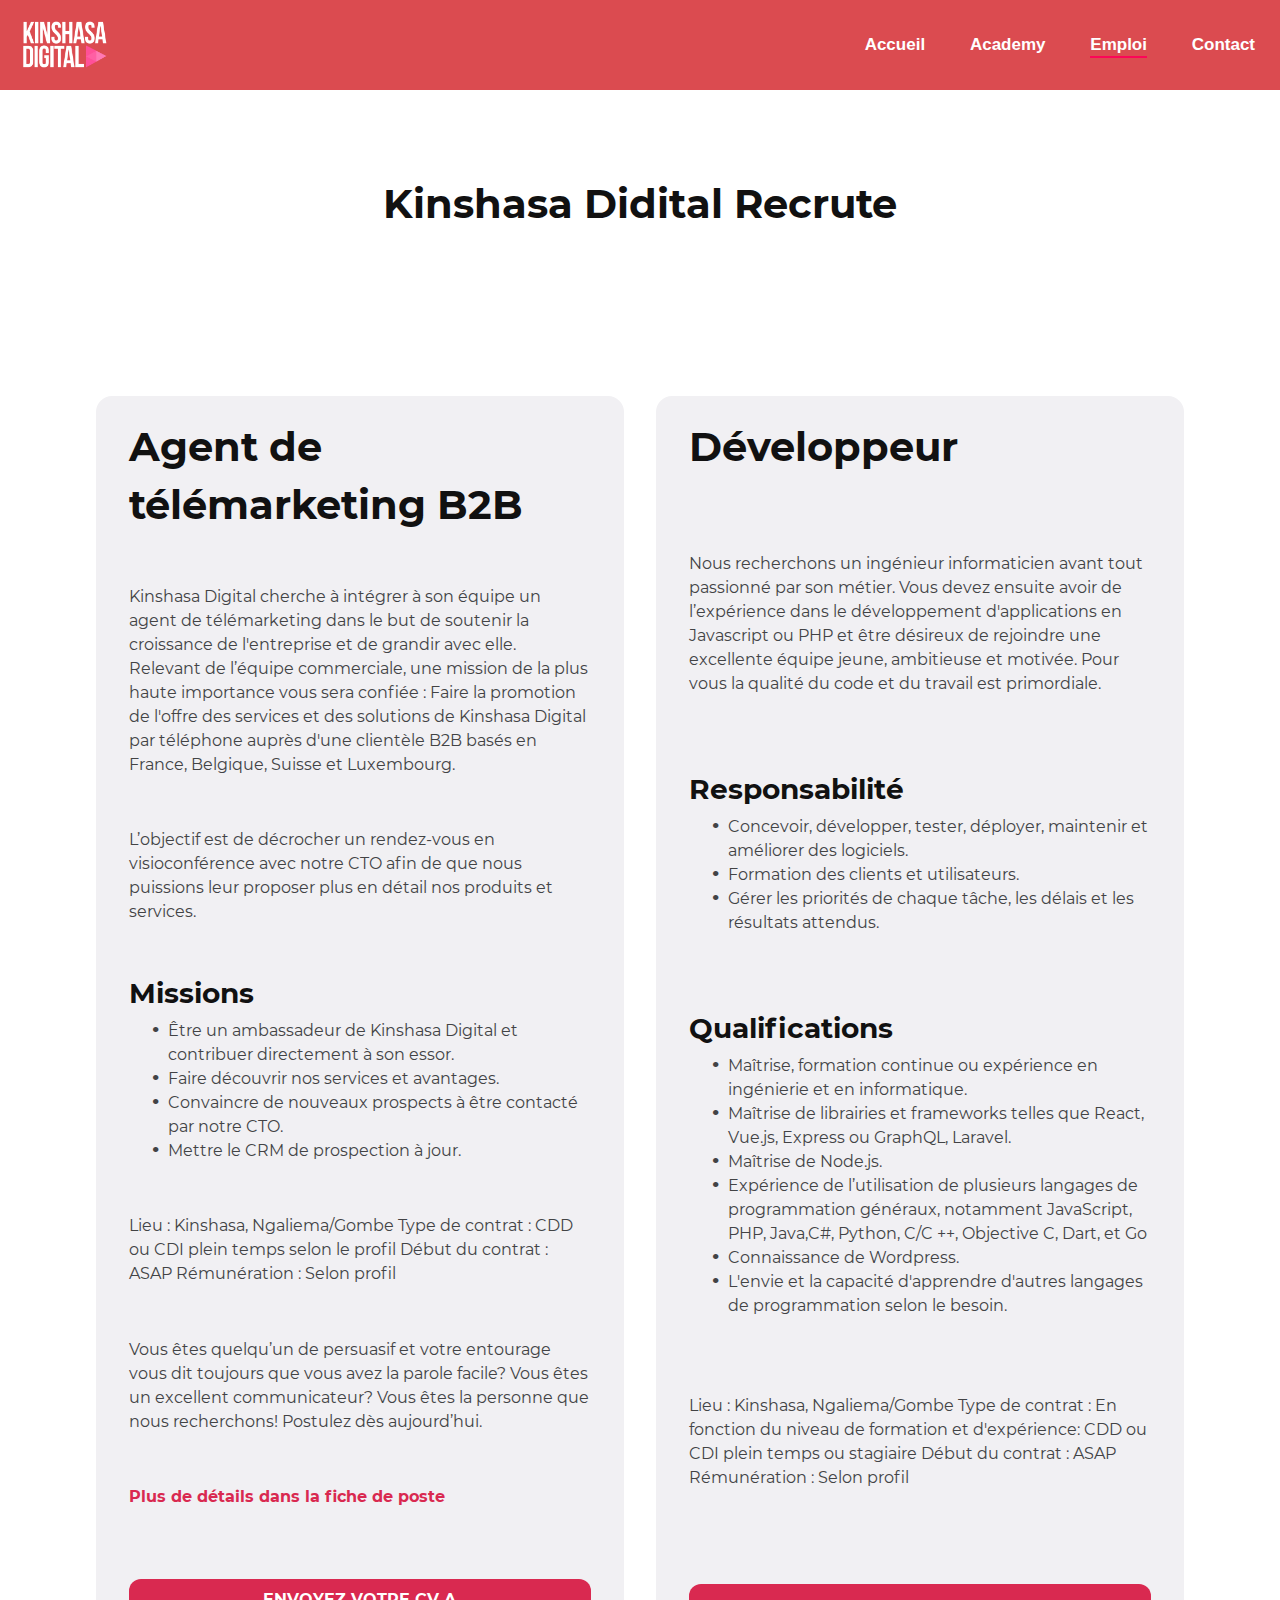
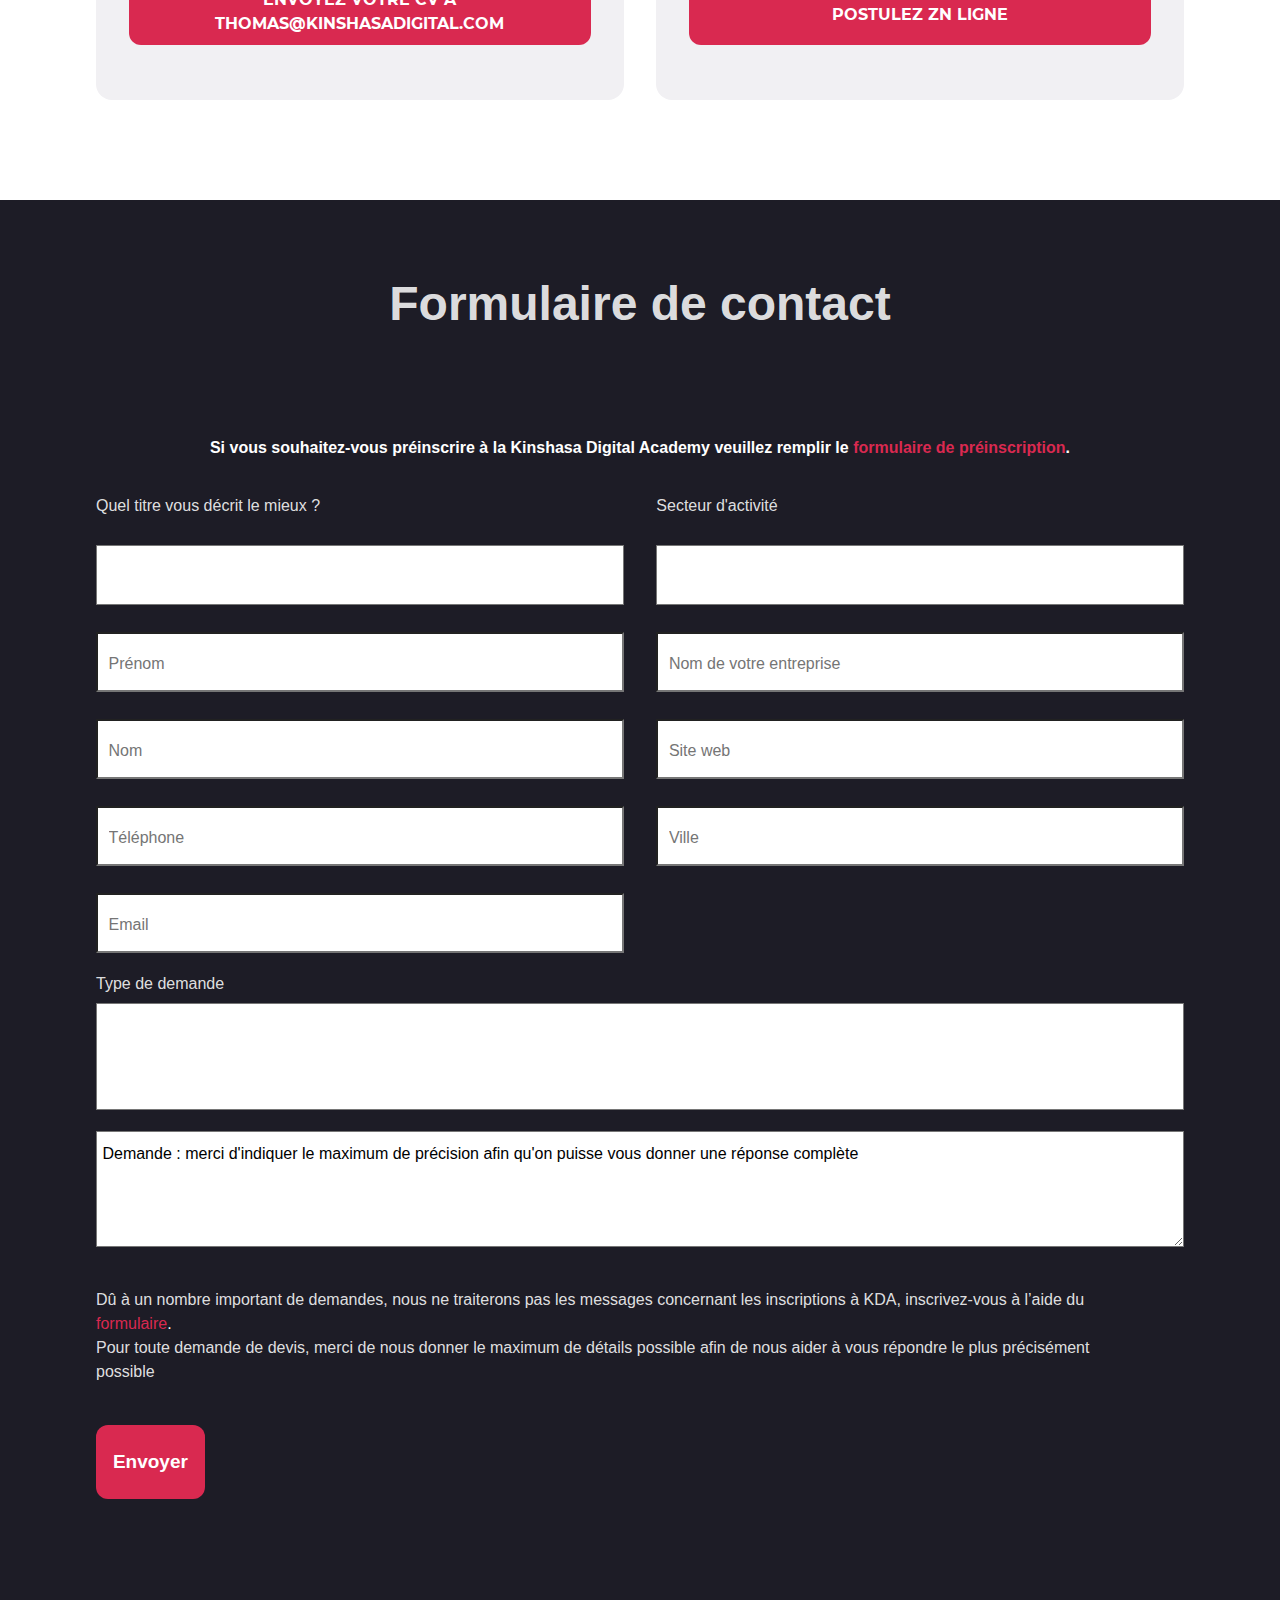
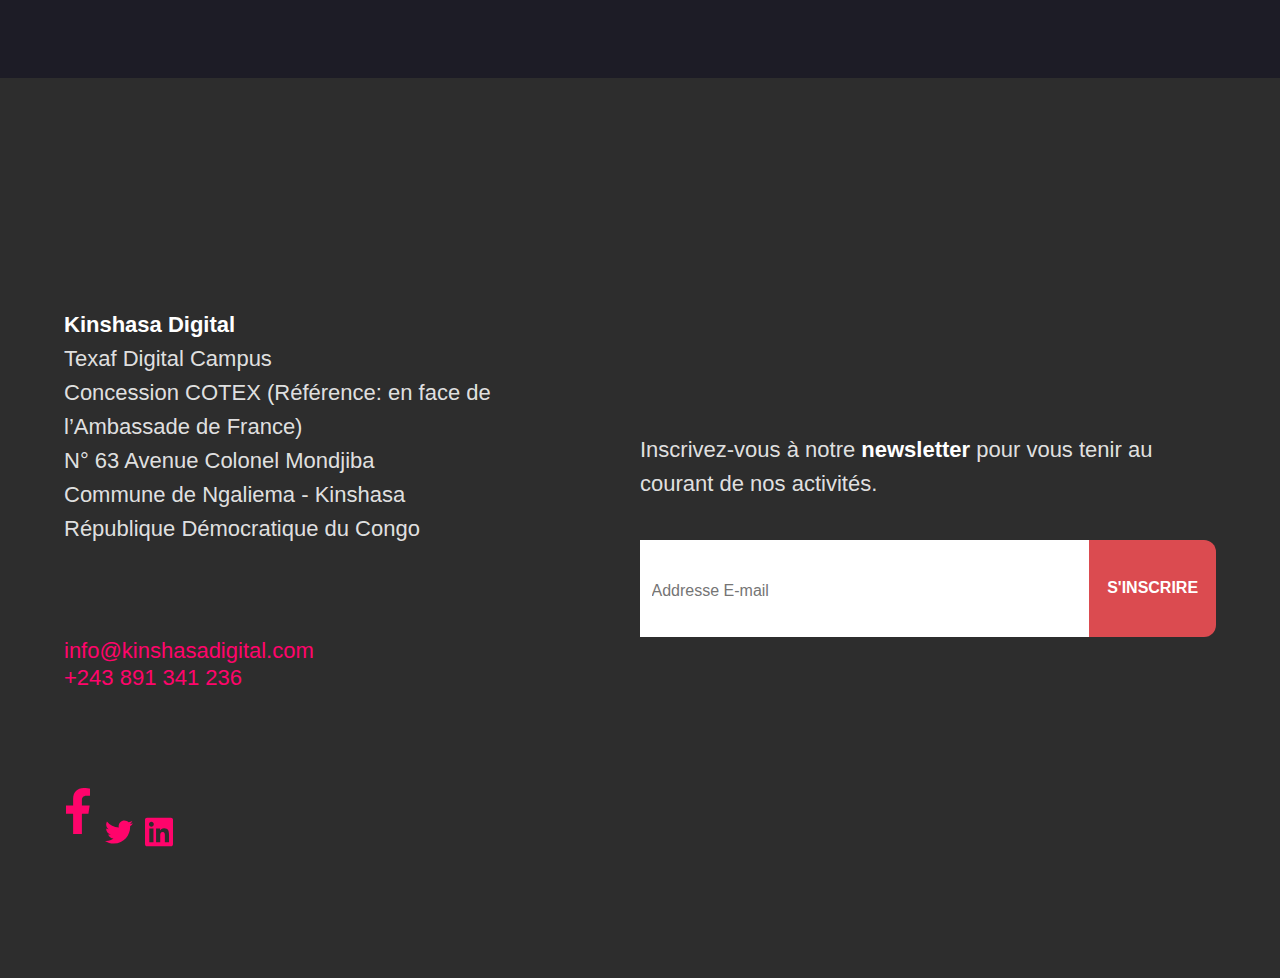
==== html/emploi.html @ 7bde2315 "le rajout de la page emplois" ====
<!DOCTYPE html>
<html lang="en">
<head>
    <meta charset="UTF-8">
    <meta http-equiv="X-UA-Compatible" content="IE=edge">
    <meta name="viewport" content="width=device-width, initial-scale=1.0">
    <title>KDA Emploi</title>
    <link rel="shortcut icon" href="../file/images/images/favicon-32x32.png" type="image/x-icon">
    <link rel="stylesheet" href="../css/style.css">
    <link rel="stylesheet" href="../css/sectionJetK.css">
    <link rel="stylesheet" href="../css/sectionL.css">
    <link rel="stylesheet" href="../css/emplois.css">
</head>
<body>

    <div class="container">

        <div id="topHeader">
            <div class="image">
                <img src="../file/images/images/logo_white.png" width="99" height="60"  alt="logo KDA" id="Logo">
            </div>
            <nav id="navigation">
                <ul id="orderNavigation">
                    <li>  <a href="../index.html" >Accueil</a></li>
                    <li>  <a href="">Academy</a></li>
                    <li>  <a href="./emploi.html" class="activeTag">Emploi</a></li>
                    <li>  <a href="">Contact</a></li>
                </ul>
            </nav>
        </div>

    </div>






    <main>

        <h1 id="TitreDelaPageEmploi">Kinshasa Didital Recrute</h1>

        <div>
            <section id="AgentTeleMark">
                <h2 class="titreDeSectionEmploi">
                    Agent de <span>télémarketing B2B</span>
                </h2>
    
                <p>Kinshasa Digital cherche à intégrer à son équipe un agent de télémarketing dans le but de soutenir la croissance de l'entreprise et de grandir avec elle. Relevant de l’équipe commerciale, une mission de la plus haute importance vous sera confiée : Faire la promotion de l'offre des services et des solutions de Kinshasa Digital par téléphone auprès d'une clientèle B2B basés en France, Belgique, Suisse et Luxembourg.</p>
                <p>L’objectif est de décrocher un rendez-vous en visioconférence avec notre CTO afin de que nous puissions leur proposer plus en détail nos produits et services.</p>
            
    
                <article class="articlesEmploi">
                    <h3>Missions</h3>
                    <ul>
                        <li><span>.</span>  Être un ambassadeur de Kinshasa Digital et contribuer directement à son essor.</li>
                        <li><span>.</span>  Faire découvrir nos services et avantages.</li>
                        <li><span>.</span>  Convaincre de nouveaux prospects à être contacté par notre CTO.</li>
                        <li><span>.</span>  Mettre le CRM de prospection à jour.</li>
                    </ul>
                </article>
    
                <p>
                    <span>Lieu : Kinshasa, Ngaliema/Gombe</span>
                    <span>Type de contrat : CDD ou CDI plein temps selon le profil</span>
                    <span>Début du contrat : ASAP</span>
                    <span>Rémunération : Selon profil</span>
                </p>
                <p>
                    Vous êtes quelqu’un de persuasif et votre entourage vous dit toujours que vous avez la parole facile? Vous êtes un excellent communicateur? Vous êtes la personne que nous recherchons! Postulez dès aujourd’hui.
    
                </p>
    
                <p><a href="">Plus de détails dans la fiche de poste            </a></p>
            
                <div class="btnPO">
                    <a href="">ENVOYEZ VOTRE CV A <span>THOMAS@KINSHASADIGITAL.COM</span></a>
                </div>
            
            
            </section>
    
    
            <section id="Developpeur">
                <h2 class="titreDeSectionEmploi">
                    Développeur
                </h2>
    
                <p>
                    Nous recherchons un ingénieur informaticien avant tout passionné par son métier. Vous devez ensuite avoir de l’expérience dans le développement d'applications en Javascript ou PHP et être désireux de rejoindre une excellente équipe jeune, ambitieuse et motivée. Pour vous la qualité du code et du travail est primordiale.
                </p>
            
    
                <article class="articlesEmploi">
    
                    <h3>Responsabilité</h3>
                    <ul>
                        <li><span>.</span>  Concevoir, développer, tester, déployer, maintenir et améliorer des logiciels.</li>
                        <li><span>.</span>  Formation des clients et utilisateurs.</li>
                        <li><span>.</span>  Gérer les priorités de chaque tâche, les délais et les résultats attendus.</li>
                       
                    </ul>
                </article>
    
    
                <article class="articlesEmploi">
    
                    <h3>Qualifications</h3>
                    <ul>
                        <li><span>.</span>  Maîtrise, formation continue ou expérience en ingénierie et en informatique.</li>
                        <li><span>.</span>  Maîtrise de librairies et frameworks telles que React, Vue.js, Express ou GraphQL, Laravel.</li>
                        <li><span>.</span>  Maîtrise de Node.js.</li>
                        <li><span>.</span>  Expérience de l’utilisation de plusieurs langages de programmation généraux, notamment JavaScript, PHP, Java,C#, Python, C/C ++, Objective C, Dart, et Go</li>
                        <li><span>.</span>  Connaissance de Wordpress.</li>
                        <li><span>.</span>  L'envie et la capacité d'apprendre d'autres langages de programmation selon le besoin.</li>
                       
                    </ul>
                </article>
    
                <p>
                    <span>Lieu : Kinshasa, Ngaliema/Gombe</span>
                    <span>Type de contrat : En fonction du niveau de formation et</span>
                    <span>d'expérience: CDD ou CDI plein temps ou stagiaire</span>
                    <span>Début du contrat : ASAP</span>
                    <span>Rémunération : Selon profil</span>
                </p>
                
    
                <div class="btnPO1">
                    <a href="">POSTULEZ ZN LIGNE</a>
                </div>
            
            
            </section>
    
        </div>

    </main>












    <footer>



        <section id="formulaireDeContact">

            <form action="">
             <div id="titreFormulaire"><h2>Formulaire de contact</h2></div>
             <div id="lienPreInsciption">Si vous souhaitez-vous préinscrire à la Kinshasa Digital Academy veuillez remplir le <a href="">formulaire de préinscription</a>.</div>
             <div id="allForm">
                 <div id="allFormFirstPart">
                    <div id="titreDescription"> 
                        <h5>Quel titre vous décrit le mieux ?</h5>
                        <div>
                            <select>
                                <option value=" ">    </option>
                            </select>
                        </div>
                        <div> <input type="text" name="Prenom" id="Prenom" placeholder="Prénom"> </div>
                        <div> <input type="text" name="Nom" id="Nom" placeholder="Nom"> </div>
                        <div><input type="tel" name="tel" id="tel" placeholder="Téléphone"></div>
                        <div><input type="email" name="emaiL" id="emaiL" placeholder="Email"></div>
                    </div>
                    <div id="secteurActivite">
                        <h5>Secteur d'activité</h5>
                        <div>
                            <select>
                                <option value="">  </option>
                            </select>
                        </div>
                        <div> <input type="text" name="entreprise" id="entreprise" placeholder="Nom de votre entreprise"> </div>
                        <div> <input type="text" name="siteWeb" id="siteWeb" placeholder="Site web"> </div>
                        <div><input type="tel" name="ville" id="ville" placeholder="Ville"></div>
                        <div><input type="tel" name="ville" id="noneDisplay" placeholder="Ville"></div>
                    </div>
                 </div>
                 <div id="typeDemande">
                     <h5>Type de demande</h5>
                     <div id="optionActivity">
                         <select  id="selectSecteurActivity">
                             <option value="">  </option>
                         </select>
                     </div>
                     
                     <div id="idDeDemande"> <textarea name="demande" id="demande" cols="30" rows="50">Demande : merci d'indiquer le maximum de précision afin qu'on puisse vous donner une réponse complète</textarea> </div>
                 </div>
                 <div id="detailsForm">
                     <p>Dû à un nombre important de demandes, nous ne traiterons pas les messages concernant les inscriptions à KDA, inscrivez-vous à l’aide du <a href=""><span>formulaire</span>.</a></p>
                     <p>Pour toute demande de devis, merci de nous donner le maximum de détails possible afin de nous aider à vous répondre le plus précisément <span>possible</span></p>
                 </div>
                 <div id="buttonForm"><button type="submit">Envoyer</button></div>
             </div>
            </form>
         </section>
         <section id="addressOnFooter">
             <div>
                <address>
                    <div>
                        <p><strong>Kinshasa Digital</strong></p>
                        <p>Texaf Digital Campus</p>
                        <p>Concession COTEX (Référence: en face de l’Ambassade de France)</p>
                        <p>N° 63 Avenue Colonel Mondjiba</p>
                        <p>Commune de Ngaliema - Kinshasa</p>
                        <p>République Démocratique du Congo </p>
                    </div>
                    <div id="lienEtPhone">
                        <a href="">info@kinshasadigital.com</a>
                        <a href="tel:+243 891 341 236">+243 891 341 236</a>
                   </div>
                    <div id="mediasSociaux">
                        <a href=""><img id="imgSvgFB" src="../files/images/facebook-f-brands.svg" alt="Facebook"></a>
                        <a href=""><img src="../files/images/twitter-brands.svg" alt="twitter"></a>
                        <a href=""><img src="../files/images/linkedin-brands.svg" alt="LinkeDin"></a>
                    </div>
                </address>

                <form action="" id="inscription">
                   <p>Inscrivez-vous à notre <strong>newsletter</strong> pour vous tenir au courant de nos activités.</p>
                   <div id="inputButtonNwesLetter">
                       <input type="email" name="newsEmail" id="newsEmail" placeholder="Addresse E-mail">
                       <button type="submit" id="submit2">S'INSCRIRE</button>
                   </div>
             </div>
             </form>
            
         </section>

    </footer>
</body>
</html>
---- css/style.css ----
*{
    padding: 0;
    margin: 0;
    box-sizing: 0;

}

body{
    width: 100vw;
    height: auto;
    overflow-x: hidden;
    
}

.container{
    width: 100%;
    height: auto;
}

#topHeader{
    width: 100%;
    height: 90px;
    background-color: #db4b50;
    position: fixed;
    z-index: 50000;
    /*#ef0049*/
    display: flex;
    justify-content: space-between;
    align-items: center;
    padding-left: 1.6%;
    padding-right: 50%;
}

.image{
    width: 90px;
    height: 50px;
    display: flex;
    align-items: center;
    position: relative;
}

nav#navigation{
    margin-right: 1.8%;
    width: 34%;
    height: 100%;
    display: flex;
    align-items: center;
}

ul#orderNavigation{
    width: 100%;
    height: 50%;
    display: flex;
    justify-content: space-around;
    align-items: center;
}
li{
    list-style: none;
}
a{
    text-decoration: none;
}



ul#orderNavigation > li > a{
    font-weight: 600;
    color: #ffffff;
    font-size: 17px;
    position: relative;
    transition: width 5s ease-out;
    font-family: -apple-system, BlinkMacSystemFont, 'Segoe UI', Roboto, Oxygen, Ubuntu, Cantarell, 'Open Sans', 'Helvetica Neue', sans-serif;
} 

a.activeTag::after{
    position: absolute;
    bottom: -20%;
    left: 0;
    content: "";
    width: 100%;
    border-bottom: 2.5px solid #fc0658;
   
}


ul#orderNavigation > li >a:hover::after{
    position: absolute;
    bottom: -15%;
    left: 0;
    content: "";
    width: 100%;
    border-bottom: 2.5px solid #fc0658;
    
   
}




header{
    width: 100%;
    height: 135vh;
    background-image: url("/files/images/hero-background.jpg");
    background-size: cover;
    background-position: bottom;
    display: flex;
    align-items: center;
    justify-content: center;
    flex-wrap: wrap;

    

}

section#headerCenter{
    margin-top: 10%;
    width: 80%;
    height: 53%;
    display: flex;
    flex-direction: column;
    align-items: center;
}

#devQualifies{
    width: 100%;
    height: 65%;
    display: flex;
    flex-direction: column;
    align-items: center;
    justify-content: center;
    flex-wrap: wrap;

}

#headerForm{
    width: 50%;
    height: 35%;
    display: flex;
    flex-direction: column;
    align-items: center;
    justify-content: center;
}

h1#devQualifA{
    margin-top: -7%;
    width: 100%;
    height: 100%;
    display: flex;
    flex-direction: column;
    align-items: center;
    justify-content: center;
    flex-wrap: wrap;
    font-size: 80px;
    font-weight: bold;
    color: #ffffff;
    font-family: -apple-system, BlinkMacSystemFont, 'Segoe UI', Roboto, Oxygen, Ubuntu, Cantarell, 'Open Sans', 'Helvetica Neue', sans-serif;
}

#span3{
    color: yellow;
}

#PlanEtDemande{
    margin-top: -12.5%;
    width: 100%;
    height: 60%;
    display: flex;
    justify-content: space-around;
    align-items: center;
}

#PlanEtDemande > li {
    width: 47%;
    height: 65%;
    background-color: #ffffff;
    border-radius: 16px;
    display: flex;
    align-items: center;
    justify-content: center;
    font-family: -apple-system, BlinkMacSystemFont, 'Segoe UI', Roboto, Oxygen, Ubuntu, Cantarell, 'Open Sans', 'Helvetica Neue', sans-serif;
    font-size: 20px;
    font-weight: 800;
    
}

#PlanEtDemande > li > a {
    width: 100%;
    height: 100%;
    color: #da2259 ;
    display: flex;
    justify-content: center;
    align-items: center;
}

#PlanEtDemande > li:hover{
    background-color: #da2259;
    border: 2px solid #ffffff;
   
}

#PlanEtDemande > li > a:hover{
    color: #ffffff;
    
}



#phraseJointe{
    width: 130%;
    height: 25%;
    font-family: -apple-system, BlinkMacSystemFont, 'Segoe UI', Roboto, Oxygen, Ubuntu, Cantarell, 'Open Sans', 'Helvetica Neue', sans-serif;
    color: #ffffff;
    text-align: center;
    font-size: 17px;
}

aside#technoKDA{
    margin-top: -17%;
    height: 8%;
    width: 90%;
    display: flex;
}

aside#technoKDA >  ul {
    height: 100%;
    width: 100%;
    display: flex;
    justify-content: space-between;
    align-items: center;
}

aside#technoKDA >  ul > li {
    width: 10%;
    height: 100%;
    display: flex;
    justify-content: center;
    align-items: center;
}

aside#technoKDA >  ul > li > img{
    width: 35%;
    height: 50%;
    opacity: .5;
}
---- css/sectionJetK.css ----
#soutiens{
    width: 100%;
    height: 150vh;
    background-color: #ffffff;
    display: flex;
    flex-direction: column;
    justify-content: center;
    align-items: center;

}

#titreSoutien{
    height: auto;
    width: auto;
}

#titreSoutien > h2{
    margin-top: -45%;
    font-size: 40px;
    line-height: 48px;
    color: #424345;
    font-family: -apple-system, BlinkMacSystemFont, 'Segoe UI', Roboto, Oxygen, Ubuntu, Cantarell, 'Open Sans', 'Helvetica Neue', sans-serif;
    font-weight: 700;
}

#personSoutenant{
    margin-top: -5%;
    width: 85%;
    height: 30%;
    display: flex;
    justify-content: space-between;
}

#personSoutenant > figure {
    width: 23%;
    height: 100%;
    display: flex;
    flex-direction: column;
    justify-content: center;

}

#personSoutenant > figure > img {
    border-radius: 16px;
    margin-bottom: 5%;
}

#personSoutenant > figure > figcaption {
   
    color: #424345;
    font-weight: 400;
    font-size: 16px;
    line-height: 24px;
    font-family: -apple-system, BlinkMacSystemFont, 'Segoe UI', Roboto, Oxygen, Ubuntu, Cantarell, 'Open Sans', 'Helvetica Neue', sans-serif;
}

#personSoutenant > figure > figcaption > span {
    font-weight: 700;
}


#twitComment{
    margin-bottom: -14%;
    width: 85%;
    height: 45%;
    display: flex;
    justify-content: space-between;
   
}

#twitComment > article {
    width: 23%;
    height: auto;
    
}



footer {
    width: 100%;
    height: auto;
    display: flex;
    flex-direction: column;

}

section#formulaireDeContact{
    width: 100%;
    height: 150vh;
    background-color: #1d1c26;
    display: flex;
    flex-direction: column;
    align-items: center;
    padding-bottom: 10%;
}

section#formulaireDeContact > form {
    margin-top: 5%;
    width: 85%;
    height: 85%;
    display: flex;
    flex-direction: column;
    justify-content: space-between;
    align-items: center;
    position: relative;

}

#titreFormulaire{
    width: auto;
    height: auto;
    position: absolute;
    top: 1%;
}

#titreFormulaire > h2 {
    font-size: 48px;
    line-height: 58px;
    font-weight: 700;
    color: rgba(255, 255, 255, 0.87);
    font-family: -apple-system, BlinkMacSystemFont, 'Segoe UI', Roboto, Oxygen, Ubuntu, Cantarell, 'Open Sans', 'Helvetica Neue', sans-serif;
}

#lienPreInsciption{
    width: auto;
    height: auto;
    position: absolute;
    top: 15%;
    font-size: 16px;
    line-height: 24px;
    font-weight: 700;
    color: rgba(255, 255, 255);
    font-family: -apple-system, BlinkMacSystemFont, 'Segoe UI', Roboto, Oxygen, Ubuntu, Cantarell, 'Open Sans', 'Helvetica Neue', sans-serif;

}

#lienPreInsciption > a {
    color: #d92950;
    font-size: 16px;
    line-height: 24px;
    font-weight: 700;
    font-family: -apple-system, BlinkMacSystemFont, 'Segoe UI', Roboto, Oxygen, Ubuntu, Cantarell, 'Open Sans', 'Helvetica Neue', sans-serif;

}

#allForm{
    width: 100%;
    height: 80%;
    position: absolute;
    top: 20%;
    display: flex;
    flex-direction: column;
    justify-content: space-between;
}

#allForm > #allFormFirstPart{
    width: 100%;
    height: 50%;
    display: flex ;
    justify-content: space-between;
}

#allForm > #allFormFirstPart > div {
    width: 48.5%;
    height: 100%;
    display: flex;
    flex-direction: column;
    justify-content: space-between;
}

#allForm > #allFormFirstPart > div > div {
 
    width: 100%;
    height: 13%;
}


#allForm > #allFormFirstPart > div > div > input,
#allForm > #allFormFirstPart > div > div > select {
    
    -webkit-appearance: none;
    background-color: #ffffff;
    width: 100%;
    height: 100%;
    box-sizing: border-box;
    font-size: 16px;
    line-height: 24px;
    font-weight: 400;
    color: rgba#495057;
    padding-left: 2%;
    padding-top: .8%;
    font-family: -apple-system, BlinkMacSystemFont, 'Segoe UI', Roboto, Oxygen, Ubuntu, Cantarell, 'Open Sans', 'Helvetica Neue', sans-serif;
}
#allForm > #allFormFirstPart > div > div > select > option{
    
    appearance: none;
    
}

#allForm > div > div > h5 {
    font-size: 16px;
    line-height: 24px;
    font-weight: 400;
    color: rgba(255, 255, 255, 0.87);
    font-family: -apple-system, BlinkMacSystemFont, 'Segoe UI', Roboto, Oxygen, Ubuntu, Cantarell, 'Open Sans', 'Helvetica Neue', sans-serif;
}

#noneDisplay{
    display: none;
}


#typeDemande{
    width: 100%;
    height: 30%;
    display: flex ;
    flex-direction: column;
    margin-top: -2%;
}




#typeDemande > h5 {
    margin-bottom: 0.65%;
    font-size: 16px;
    line-height: 24px;
    font-weight: 400;
    color: rgba(255, 255, 255, 0.87);
    font-family: -apple-system, BlinkMacSystemFont, 'Segoe UI', Roboto, Oxygen, Ubuntu, Cantarell, 'Open Sans', 'Helvetica Neue', sans-serif;
}



#typeDemande > #optionActivity{
    width: 100%;
    height: 40% !important;
    display: flex;
    flex-direction: column;
    justify-content: space-between;
}

#typeDemande > #idDeDemande  {
    margin-top: 2%;
    width: 100%;
    height: 42%;
    display: flex;
    flex-direction: column;
    justify-content: space-between;
}




#typeDemande >div > textarea,
#typeDemande >div > select {
    -webkit-appearance: none;
    background-color: #ffffff;
    width: 100%;
    height: 100%;
    box-sizing: border-box;
    font-size: 16px;
    line-height: 24px;
    font-weight: 400;
    color: rgba#495057;
    padding-left: .5%;
    padding-top: .9%;
    font-family: -apple-system, BlinkMacSystemFont, 'Segoe UI', Roboto, Oxygen, Ubuntu, Cantarell, 'Open Sans', 'Helvetica Neue', sans-serif;

}

#typeDemande >div >h5 {
    font-size: 16px;
    line-height: 24px;
    font-weight: 400;
    color: rgba(255, 255, 255, 0.87);
    font-family: -apple-system, BlinkMacSystemFont, 'Segoe UI', Roboto, Oxygen, Ubuntu, Cantarell, 'Open Sans', 'Helvetica Neue', sans-serif;
}

#noneDisplay{
    display: none;
}


#idDeDemande{
    height: 170%;
}

select#demande{
    height: 90% !important;
}


#detailsForm{
    width: auto;
    height: auto;
    display: flex;
    flex-direction: column;
    font-size: 16px;
    line-height: 24px;
    font-weight: 400;
    color: rgba(255, 255, 255, 0.87);
    font-family: -apple-system, BlinkMacSystemFont, 'Segoe UI', Roboto, Oxygen, Ubuntu, Cantarell, 'Open Sans', 'Helvetica Neue', sans-serif;

}

#detailsForm > p {
    display: flex;
    flex-direction: column;
    width: auto;
}

#detailsForm > p > a {
    color: #ffffff;
    width: 6.8%;
    position: relative;
}

#detailsForm > p > a > span {
    width: 100%;
    color: #d92950;
    position: relative;
}

#detailsForm > p > a::after {
    position: absolute;
    bottom: -20%;
    left: 0;
    content: "";
    width: 100%;
    border-bottom: 2.5px solid #d92950;
    display: none;
}


#detailsForm > p > a:hover::after {
    display: block;
    position: absolute;
    bottom: -20%;
    left: 0;
    content: "";
    width: 100%;
    border-bottom: 2.5px solid #d92950;
}

#buttonForm{
    margin-bottom: -8%;
    width: 10%;
    height: 8%;
    border-style: none;

}

#buttonForm > button{
    appearance: none;
    width: 100%;
    height: 100%;
    background-color: #d92950;
    border-style: none;
    border-radius: 12px;
    font-size: 19px;
    line-height: 24px;
    font-weight: 700;
    color: #ffffff;
    font-family: -apple-system, BlinkMacSystemFont, 'Segoe UI', Roboto, Oxygen, Ubuntu, Cantarell, 'Open Sans', 'Helvetica Neue', sans-serif;
}

#buttonForm > button:hover{
    background-color: #1d1c26;
    border: 2px solid #d92950;
}
---- css/sectionL.css ----
#addressOnFooter{
    width: 100%;
    height: 100vh;
    background-color: #2d2d2d;
    display: flex;
    justify-content: center;
    align-items: center;
    
}

#addressOnFooter > div {
    width: 90%;
    height: 90%;
    display: flex;
    justify-content: space-between;
    align-items: flex-end;
}
address{
    font-style: normal;
    appearance: none;
    display: flex;
    justify-content: space-between;
    
}

#addressOnFooter > div > address{
    width: 48%;
    height: 70%;
    display: flex;
    flex-direction: column;
    margin-bottom: 5%;
}

#addressOnFooter > div > address > div>  p{
    font-size: 22px;
    font-weight: 400;
    line-height: 34px;
    color: rgba(255, 255, 255, 0.87);
    font-family: -apple-system, BlinkMacSystemFont, 'Segoe UI', Roboto, Oxygen, Ubuntu, Cantarell, 'Open Sans', 'Helvetica Neue', sans-serif;
}


#addressOnFooter > div > address > div>  p > strong{
    color: #ffffff;
}

#lienEtPhone {
    margin-bottom: -5%;
}

#lienEtPhone > a{
    display: flex;
    flex-direction: column;
    justify-content: space-between;
    height: 40%;
   
    position: relative;
    font-size: 22px;
    line-height: 34px;
    font-weight: 400;
    color: #ff046b;
    font-family: -apple-system, BlinkMacSystemFont, 'Segoe UI', Roboto, Oxygen, Ubuntu, Cantarell, 'Open Sans', 'Helvetica Neue', sans-serif;
}

#mediasSociaux{
    display: flex;
    width: 22%;
    height: 25%;
    margin-bottom: -5%;
}

#mediasSociaux > a, #mediasSociaux > a > img {
    width: 70%;
    height: 100%;
    position: relative;
}

#imgSvgFB{
    height: 35% !important;
    margin-top: 62%;
}

#inscription{
    display: flex;
    flex-direction: column;
    justify-content: space-around;
    width: 50%;
    height: 30%;
    margin-bottom:24%;
}

#inscription > p {
    font-size: 22px;
    font-weight: 400;
    line-height: 34px;
    color: rgba(255, 255, 255, 0.87);
    font-family: -apple-system, BlinkMacSystemFont, 'Segoe UI', Roboto, Oxygen, Ubuntu, Cantarell, 'Open Sans', 'Helvetica Neue', sans-serif;
}

#inscription > p > strong{
    color: #ffffff;
}

#inputButtonNwesLetter{
    width: 100%;
    height: 40%;
    display: flex;
}

#newsEmail{
    width: 78%;
    height: 100%;
    box-sizing: border-box;
    background-color: #ffffff;
    appearance: none;
    border-style: none;
    font-weight: 400;
    font-size: 16px;
    line-height: 24px;
    font-family: -apple-system, BlinkMacSystemFont, 'Segoe UI', Roboto, Oxygen, Ubuntu, Cantarell, 'Open Sans', 'Helvetica Neue', sans-serif;
    color: #495057;
    padding-left: 2%;
    padding-top: 1%;

}

#submit2{
    width: 22%;
    height: 100%;
    appearance: none;
    border-style: none;
    box-sizing: border-box;
    background-color: #db4b50;
    border-top-right-radius: 12px;
    border-bottom-right-radius: 12px;
    font-weight: 700;
    font-size: 16px;
    line-height: 24px;
    font-family: -apple-system, BlinkMacSystemFont, 'Segoe UI', Roboto, Oxygen, Ubuntu, Cantarell, 'Open Sans', 'Helvetica Neue', sans-serif;
    color: #ffffff;
}

#submit2:hover{
    background-color: #2d2d2d;
    color: rgba(24, 0, 39, 0.87);
}

#lienEtPhone > a::after , #mediasSociaux > a > img::after {
    position: absolute;
    bottom: -20%;
    left: 0;
    content: "";
    width: 100%;
    border-bottom: 2.5px solid #d92950;
    display: none;
}


#lienEtPhone > a:hover::after, #mediasSociaux > a > img:hover::after{
    display: block;
    position: absolute;
    bottom: -20%;
    left: 0;
    content: "";
    width: 30%;
    border-bottom: 2.5px solid #d92950;
}
---- css/emplois.css ----
@font-face{
    font-family: 'Montserrat';
    src: url("../polices/Montserrat/Montserrat-Bold.ttf");
}

@font-face{
    font-family: 'MontserratLight';
    src: url("../polices/Montserrat/Montserrat-Regular.ttf");
}

@font-face{
    font-family: 'MontserratBlack';
    src: url("../polices/Montserrat/Montserrat-Black.ttf");
}

main{
    width: 100%;
    height: 200vh;
    background-color: #ffffff;
    display: flex;
    flex-direction: column;
    align-items: center;
    justify-content: center;
    position: relative;

}

main > h1 {
    position: absolute;
    top: 10%;
    font-size: 40px;
    line-height: 48px;
    font-weight: 700;
    color: #111111;
    font-family: 'Montserrat';

}

main > div {
    position: absolute;
    top: 22%;
    width: 85%;
    height: 70%;
    display: flex;
    justify-content: space-between;
}


main > div > section {
    padding-top: 2%;
    padding-bottom: 2%;
    width: 42.5%;
    height: 100%;
    display: flex;
    flex-direction: column;
    background-color: #f1f0f3;
    border-radius: 16px;
    justify-content: space-between;
    padding-left: 3%;
    padding-right: 3%;
    
}

.titreDeSectionEmploi{
    display: flex;
    flex-direction: column;
    font-size: 40px;
    line-height: 58px;
    font-weight: 700;
    color: #111111;
    font-family: 'Montserrat';
    justify-content: flex-start;
}

li{
    list-style: none;
}

main > div > section > p {
    font-size: 16px;
    line-height: 24px;
    font-weight: 400;
    color: #424345;
    font-family: 'MontserratLight';
}


.articlesEmploi{
    display: flex;
    flex-direction: column;
    height: auto;
}

.articlesEmploi > h3 {
    font-size: 28px;
    line-height: 34px;
    font-weight: 700;
    color: #111111;
    font-family: 'Montserrat';
    margin-bottom: 2%;
}

.articlesEmploi > ul {
    padding-left: 5%;
}


.articlesEmploi > ul > li{
    font-size: 16px;
    line-height: 24px;
    font-weight: 400;
    color: #424345;
    font-family: 'MontserratLight';
    display: flex;
}

.articlesEmploi > ul > li > span {
    font-size: 28px;
    line-height: 24px;
    font-weight: 900;
    color: #424345;
    font-family: 'Montserrat';
    margin-right: 2%;
    margin-top: -2%;
}


main > div > section > p > a{
    font-size: 16px;
    line-height: 24px;
    font-weight: 400;
    color: #d92950;
    font-family: 'Montserrat';
    position: relative;
    width: auto;
}

main > div > section > p > a::after{

    position: absolute;
    bottom: -2%;
    content: "";
    left: 0;
    width: 100%;
}


main > div > section > p > a:hover::after{

    position: absolute;
    bottom: -2%;
    border-bottom: #d92950 2px solid;
    content: "";
    left: 0;
    width: 100%;
}


.btnPO{
    width: 100%;
    height: auto;
    padding: 4% 0 4% 0;
    margin-top: 0%;
    margin-bottom: 5%;

}

.btnPO1{
    width: 100%;
    height: auto;
    padding: 4% 0 4% 0;
    margin-top: 0%;
    margin-bottom: 7%;

}

.btnPO > a {
    width: 100%;
    height: 100%;
    background-color: #d92950;
    border-radius: 12px;
    padding: 1% 0 1% 0;
    display: flex;
    flex-direction: column;
    justify-content: center;
    align-items: center;
    text-align: center;
    font-size: 16px;
    line-height: 24px;
    font-weight: 700;
    color: #ffffff;
    font-family: 'Montserrat';

}

.btnPO1 > a {
    width: 100%;
    height: 100%;
    background-color: #d92950;
    border-radius: 12px;
    padding: 2% 0 2% 0;
    display: flex;
    flex-direction: column;
    justify-content: center;
    align-items: center;
    text-align: center;

    font-size: 16px;
    line-height: 24px;
    font-weight: 700;
    color: #ffffff;
    font-family: 'Montserrat';

}
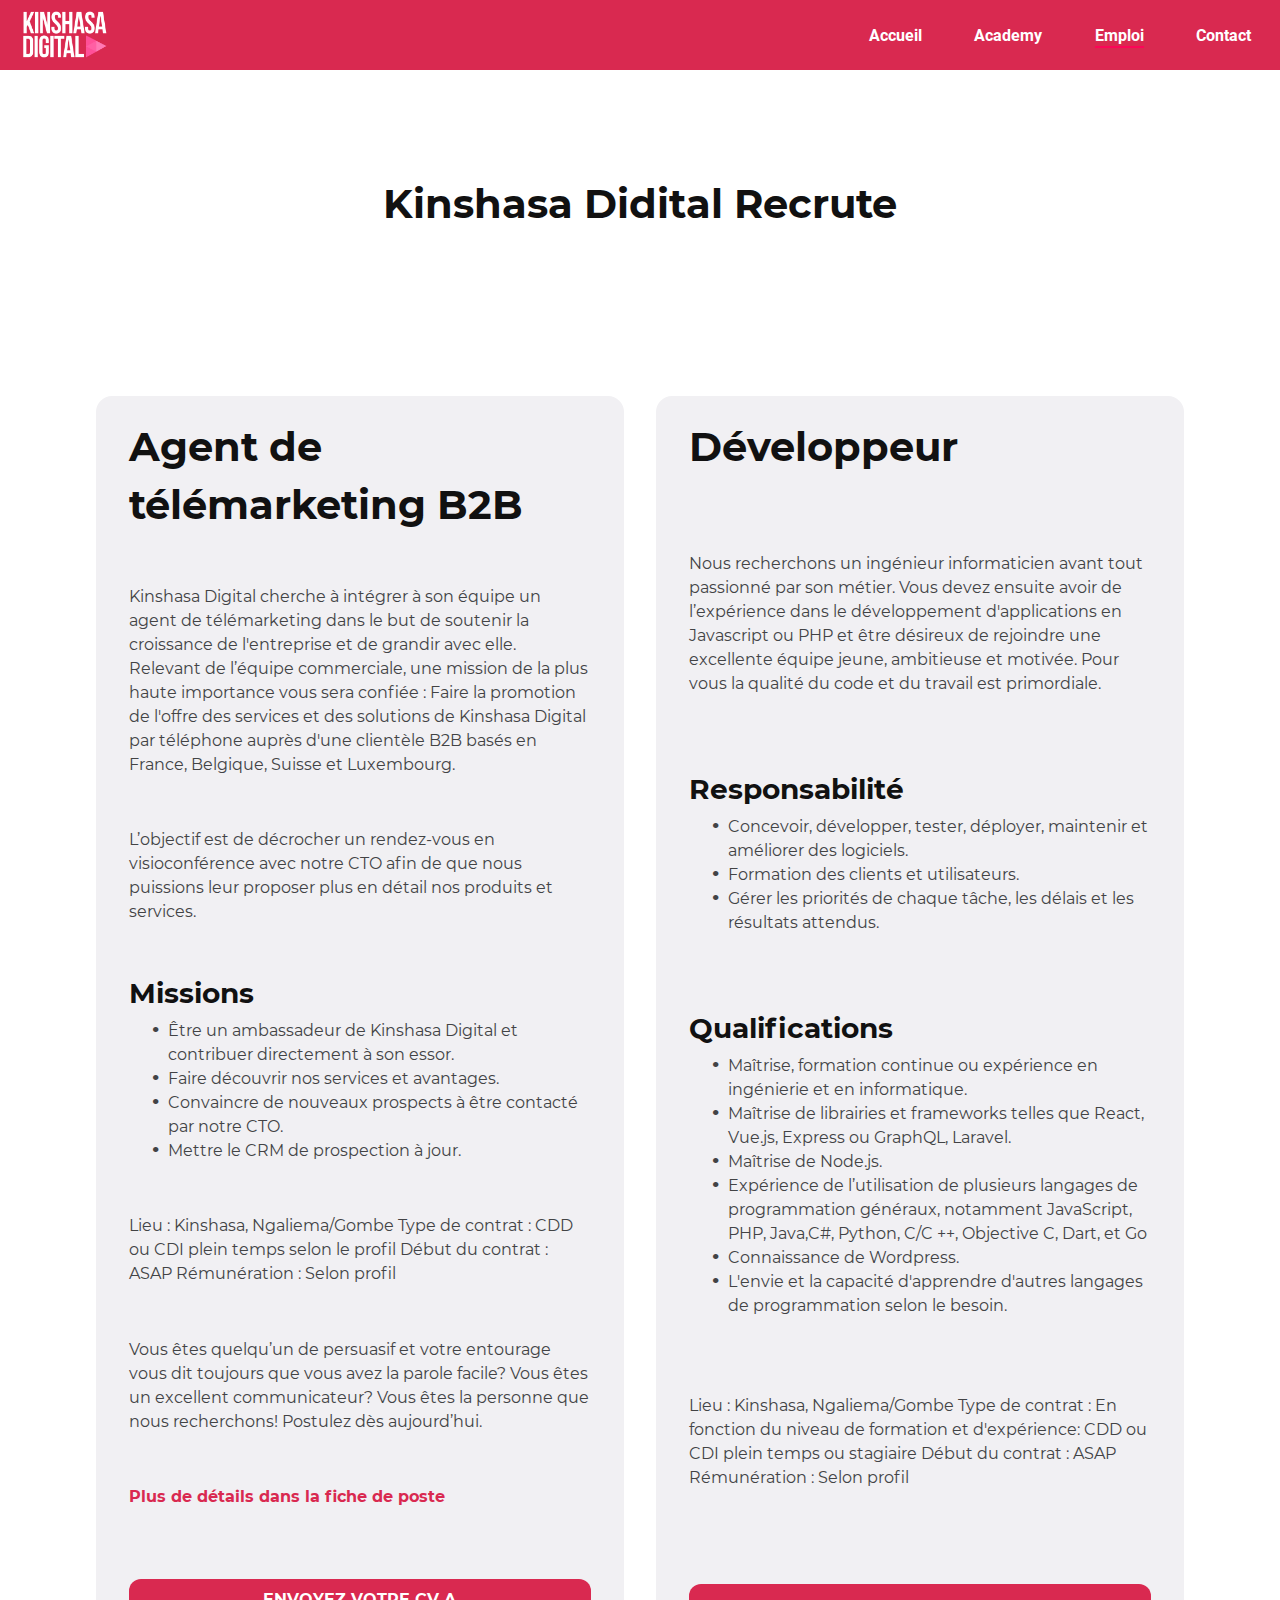
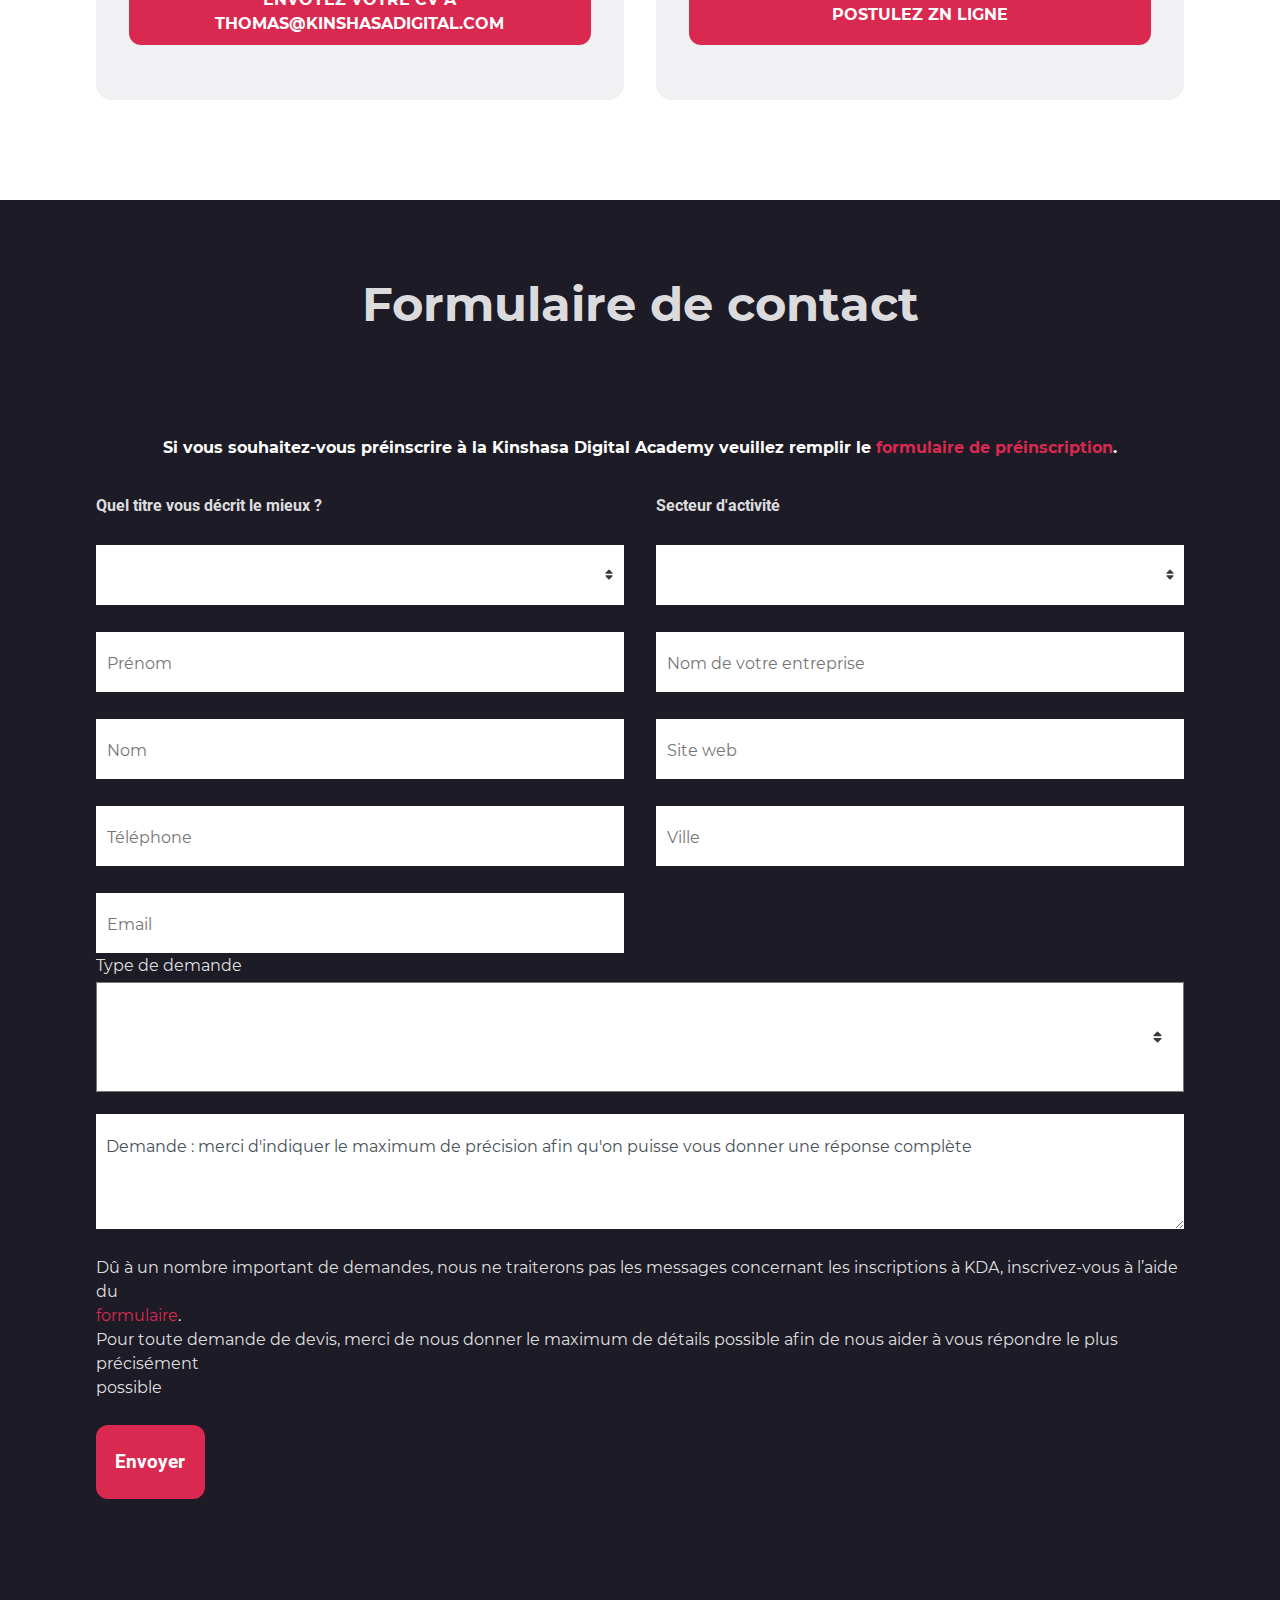
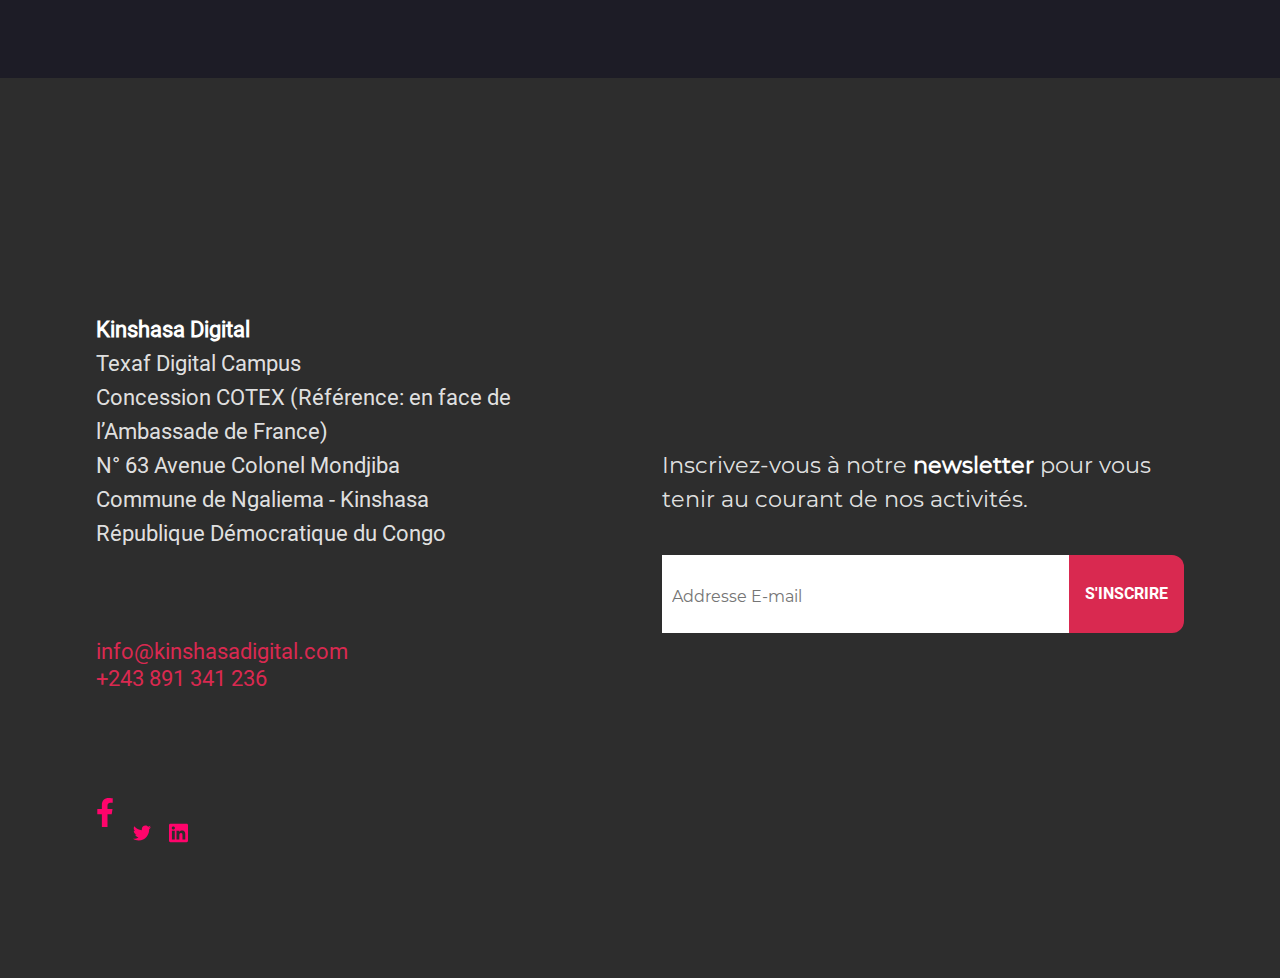
==== commit 4dd46536: "last mod" ====
--- a/html/emploi.html
+++ b/html/emploi.html
@@ -10,6 +10,7 @@
     <link rel="stylesheet" href="../css/sectionJetK.css">
     <link rel="stylesheet" href="../css/sectionL.css">
     <link rel="stylesheet" href="../css/emplois.css">
+    <link rel="stylesheet" href="../css/fonts.css">
 </head>
 <body>
 
--- a/css/style.css
+++ b/css/style.css
@@ -1,7 +1,9 @@
+
+
+
 *{
     padding: 0;
     margin: 0;
-    box-sizing: 0;
 
 }
 
@@ -19,8 +21,8 @@
 
 #topHeader{
     width: 100%;
-    height: 90px;
-    background-color: #db4b50;
+    height: 70px;
+    background-color: #d92950;
     position: fixed;
     z-index: 50000;
     /*#ef0049*/
@@ -28,7 +30,8 @@
     justify-content: space-between;
     align-items: center;
     padding-left: 1.6%;
-    padding-right: 50%;
+    left: 0;
+    top: 0;
 }
 
 .image{
@@ -66,10 +69,10 @@
 ul#orderNavigation > li > a{
     font-weight: 600;
     color: #ffffff;
-    font-size: 17px;
+    font-size: 1rem;
     position: relative;
     transition: width 5s ease-out;
-    font-family: -apple-system, BlinkMacSystemFont, 'Segoe UI', Roboto, Oxygen, Ubuntu, Cantarell, 'Open Sans', 'Helvetica Neue', sans-serif;
+    font-family: "Roboto";
 } 
 
 a.activeTag::after{
@@ -99,21 +102,21 @@
 
 header{
     width: 100%;
-    height: 135vh;
-    background-image: url("/files/images/hero-background.jpg");
+    height: 120vh;
+    background-image: url("../file/hero-background.jpg");
     background-size: cover;
-    background-position: bottom;
+    background-position-y: center;
     display: flex;
     align-items: center;
     justify-content: center;
     flex-wrap: wrap;
-
+    margin-top: 70px;
     
 
 }
 
 section#headerCenter{
-    margin-top: 10%;
+    margin-top: 0%;
     width: 80%;
     height: 53%;
     display: flex;
@@ -150,10 +153,10 @@
     align-items: center;
     justify-content: center;
     flex-wrap: wrap;
-    font-size: 80px;
-    font-weight: bold;
-    color: #ffffff;
-    font-family: -apple-system, BlinkMacSystemFont, 'Segoe UI', Roboto, Oxygen, Ubuntu, Cantarell, 'Open Sans', 'Helvetica Neue', sans-serif;
+    font-size: 5.5vw;
+    font-weight: 900;
+    color: #ffffff;
+    font-family: 'MontserratBlack';
 }
 
 #span3{
@@ -177,9 +180,7 @@
     display: flex;
     align-items: center;
     justify-content: center;
-    font-family: -apple-system, BlinkMacSystemFont, 'Segoe UI', Roboto, Oxygen, Ubuntu, Cantarell, 'Open Sans', 'Helvetica Neue', sans-serif;
-    font-size: 20px;
-    font-weight: 800;
+    
     
 }
 
@@ -190,6 +191,9 @@
     display: flex;
     justify-content: center;
     align-items: center;
+    font-family: 'Roboto';
+    font-size: 1.25rem;
+    font-weight: 700;
 }
 
 #PlanEtDemande > li:hover{
@@ -206,12 +210,16 @@
 
 
 #phraseJointe{
-    width: 130%;
+    width: 300%;
     height: 25%;
-    font-family: -apple-system, BlinkMacSystemFont, 'Segoe UI', Roboto, Oxygen, Ubuntu, Cantarell, 'Open Sans', 'Helvetica Neue', sans-serif;
+    font-family:'MontserratLight';
     color: #ffffff;
     text-align: center;
-    font-size: 17px;
+    font-size: 1rem;
+    font-weight: 400;
+    display: flex;
+    flex-direction: column;
+    margin-top: 2%;
 }
 
 aside#technoKDA{
--- a/css/sectionJetK.css
+++ b/css/sectionJetK.css
@@ -16,19 +16,20 @@
 
 #titreSoutien > h2{
     margin-top: -45%;
-    font-size: 40px;
+    font-size: 2.5rem;
     line-height: 48px;
     color: #424345;
-    font-family: -apple-system, BlinkMacSystemFont, 'Segoe UI', Roboto, Oxygen, Ubuntu, Cantarell, 'Open Sans', 'Helvetica Neue', sans-serif;
+    font-family: 'Montserrat';
     font-weight: 700;
 }
 
 #personSoutenant{
-    margin-top: -5%;
+    margin-top: -6%;
     width: 85%;
     height: 30%;
     display: flex;
     justify-content: space-between;
+    align-items: start;
 }
 
 #personSoutenant > figure {
@@ -38,6 +39,10 @@
     flex-direction: column;
     justify-content: center;
 
+}
+
+.personSoutenantFigureClass{
+    margin-top: -.8%;
 }
 
 #personSoutenant > figure > img {
@@ -49,9 +54,8 @@
    
     color: #424345;
     font-weight: 400;
-    font-size: 16px;
-    line-height: 24px;
-    font-family: -apple-system, BlinkMacSystemFont, 'Segoe UI', Roboto, Oxygen, Ubuntu, Cantarell, 'Open Sans', 'Helvetica Neue', sans-serif;
+    font-size: 1rem;
+    font-family: 'MontserratLight';
 }
 
 #personSoutenant > figure > figcaption > span {
@@ -114,11 +118,10 @@
 }
 
 #titreFormulaire > h2 {
-    font-size: 48px;
-    line-height: 58px;
+    font-size: 3rem;
     font-weight: 700;
     color: rgba(255, 255, 255, 0.87);
-    font-family: -apple-system, BlinkMacSystemFont, 'Segoe UI', Roboto, Oxygen, Ubuntu, Cantarell, 'Open Sans', 'Helvetica Neue', sans-serif;
+    font-family: 'Montserrat';
 }
 
 #lienPreInsciption{
@@ -126,21 +129,30 @@
     height: auto;
     position: absolute;
     top: 15%;
-    font-size: 16px;
-    line-height: 24px;
-    font-weight: 700;
+    font-size: 1rem;
+    line-height: 24px;
+    font-weight: 400;
     color: rgba(255, 255, 255);
-    font-family: -apple-system, BlinkMacSystemFont, 'Segoe UI', Roboto, Oxygen, Ubuntu, Cantarell, 'Open Sans', 'Helvetica Neue', sans-serif;
+    font-family: 'Montserrat';
 
 }
 
 #lienPreInsciption > a {
     color: #d92950;
-    font-size: 16px;
+    font-size: 1rem;
     line-height: 24px;
     font-weight: 700;
-    font-family: -apple-system, BlinkMacSystemFont, 'Segoe UI', Roboto, Oxygen, Ubuntu, Cantarell, 'Open Sans', 'Helvetica Neue', sans-serif;
-
+    font-family: 'Montserrat';
+
+    border-bottom: #d9294f00 1px solid;
+    width: 0;
+    transition: width 2s ease-in;
+
+}
+
+#lienPreInsciption > a:hover{
+    border-bottom: #d92950 1px solid;
+    width: 100%;
 }
 
 #allForm{
@@ -183,26 +195,32 @@
     width: 100%;
     height: 100%;
     box-sizing: border-box;
-    font-size: 16px;
-    line-height: 24px;
-    font-weight: 400;
-    color: rgba#495057;
+    border-style: none;
+    font-size: 1rem;
+    line-height: 24px;
+    font-weight: 400;
+    color:#2c2e30;
     padding-left: 2%;
     padding-top: .8%;
-    font-family: -apple-system, BlinkMacSystemFont, 'Segoe UI', Roboto, Oxygen, Ubuntu, Cantarell, 'Open Sans', 'Helvetica Neue', sans-serif;
-}
-#allForm > #allFormFirstPart > div > div > select > option{
+    font-family: 'MontserratLight';
+}
+#allForm > #allFormFirstPart > div > div > select {
     
     appearance: none;
+    background-image: url("../file/sort-solid.svg");
+    background-size: 1.5%;
+    padding-right: 2%;
+    background-repeat: no-repeat;
+    background-position: 98%;
     
 }
 
 #allForm > div > div > h5 {
-    font-size: 16px;
+    font-size: 1rem;
     line-height: 24px;
     font-weight: 400;
     color: rgba(255, 255, 255, 0.87);
-    font-family: -apple-system, BlinkMacSystemFont, 'Segoe UI', Roboto, Oxygen, Ubuntu, Cantarell, 'Open Sans', 'Helvetica Neue', sans-serif;
+    font-family: 'Roboto';
 }
 
 #noneDisplay{
@@ -223,11 +241,10 @@
 
 #typeDemande > h5 {
     margin-bottom: 0.65%;
-    font-size: 16px;
-    line-height: 24px;
+    font-size: 1rem;
     font-weight: 400;
     color: rgba(255, 255, 255, 0.87);
-    font-family: -apple-system, BlinkMacSystemFont, 'Segoe UI', Roboto, Oxygen, Ubuntu, Cantarell, 'Open Sans', 'Helvetica Neue', sans-serif;
+    font-family: 'MontserratLight';
 }
 
 
@@ -252,9 +269,14 @@
 
 
 
-#typeDemande >div > textarea,
+
 #typeDemande >div > select {
     -webkit-appearance: none;
+    background-image: url("../file/sort-solid.svg");
+    background-size: .8%;
+    padding: 2%;
+    background-repeat: no-repeat;
+    background-position: 98%;
     background-color: #ffffff;
     width: 100%;
     height: 100%;
@@ -262,58 +284,82 @@
     font-size: 16px;
     line-height: 24px;
     font-weight: 400;
-    color: rgba#495057;
+    color: #495057;
     padding-left: .5%;
     padding-top: .9%;
     font-family: -apple-system, BlinkMacSystemFont, 'Segoe UI', Roboto, Oxygen, Ubuntu, Cantarell, 'Open Sans', 'Helvetica Neue', sans-serif;
 
 }
 
+#typeDemande >div > textarea {
+    -webkit-appearance: none;
+    background-repeat: no-repeat;
+    background-position: 98%;
+    background-color: #ffffff;
+    width: 100%;
+    height: 100%;
+    box-sizing: border-box;
+    border-style: none;
+    font-size: 1rem;
+    line-height: 24px;
+    font-weight: 400;
+   
+    color: #495057;
+    padding-left: .9%;
+    padding-top: 2%;
+    padding-bottom: 3.219%;
+   font-family: 'MontserratLight';
+
+}
+
 #typeDemande >div >h5 {
+    font-size: 1rem;
+    line-height: 24px;
+    font-weight: 400;
+    color: rgba(255, 255, 255, 0.87);
+    font-family: 'MontserratLight';
+}
+
+#noneDisplay{
+    display: none;
+}
+
+
+#idDeDemande{
+    height: 170%;
+}
+
+select#demande{
+    height: 90% !important;
+}
+
+
+#detailsForm{
+    width: auto;
+    height: auto;
+    display: flex;
+    flex-direction: column;
     font-size: 16px;
     line-height: 24px;
     font-weight: 400;
     color: rgba(255, 255, 255, 0.87);
     font-family: -apple-system, BlinkMacSystemFont, 'Segoe UI', Roboto, Oxygen, Ubuntu, Cantarell, 'Open Sans', 'Helvetica Neue', sans-serif;
-}
-
-#noneDisplay{
-    display: none;
-}
-
-
-#idDeDemande{
-    height: 170%;
-}
-
-select#demande{
-    height: 90% !important;
-}
-
-
-#detailsForm{
+
+}
+
+#detailsForm > p {
+    display: flex;
+    flex-direction: column;
     width: auto;
-    height: auto;
-    display: flex;
-    flex-direction: column;
-    font-size: 16px;
-    line-height: 24px;
-    font-weight: 400;
-    color: rgba(255, 255, 255, 0.87);
-    font-family: -apple-system, BlinkMacSystemFont, 'Segoe UI', Roboto, Oxygen, Ubuntu, Cantarell, 'Open Sans', 'Helvetica Neue', sans-serif;
-
-}
-
-#detailsForm > p {
-    display: flex;
-    flex-direction: column;
-    width: auto;
+    font-family: 'MontserratLight';
+    font-size: 1rem;
 }
 
 #detailsForm > p > a {
     color: #ffffff;
     width: 6.8%;
     position: relative;
+    font-family: 'MontserratLight';
 }
 
 #detailsForm > p > a > span {
--- a/css/sectionL.css
+++ b/css/sectionL.css
@@ -9,7 +9,7 @@
 }
 
 #addressOnFooter > div {
-    width: 90%;
+    width: 85%;
     height: 90%;
     display: flex;
     justify-content: space-between;
@@ -24,7 +24,7 @@
 }
 
 #addressOnFooter > div > address{
-    width: 48%;
+    width: 46%;
     height: 70%;
     display: flex;
     flex-direction: column;
@@ -32,11 +32,12 @@
 }
 
 #addressOnFooter > div > address > div>  p{
-    font-size: 22px;
+    font-size: 1.4rem;
     font-weight: 400;
     line-height: 34px;
     color: rgba(255, 255, 255, 0.87);
-    font-family: -apple-system, BlinkMacSystemFont, 'Segoe UI', Roboto, Oxygen, Ubuntu, Cantarell, 'Open Sans', 'Helvetica Neue', sans-serif;
+    font-family: 'RobotoRegular';
+
 }
 
 
@@ -55,11 +56,12 @@
     height: 40%;
    
     position: relative;
-    font-size: 22px;
+    font-weight: 400;
+    color: #d92950; 
+    font-size: 1.4rem;
+    font-weight: 400;
     line-height: 34px;
-    font-weight: 400;
-    color: #ff046b;
-    font-family: -apple-system, BlinkMacSystemFont, 'Segoe UI', Roboto, Oxygen, Ubuntu, Cantarell, 'Open Sans', 'Helvetica Neue', sans-serif;
+    font-family: 'RobotoRegular';
 }
 
 #mediasSociaux{
@@ -70,31 +72,31 @@
 }
 
 #mediasSociaux > a, #mediasSociaux > a > img {
-    width: 70%;
+    width: 50%;
     height: 100%;
     position: relative;
 }
 
 #imgSvgFB{
-    height: 35% !important;
-    margin-top: 62%;
+    height: 25% !important;
+    margin-top: 90%;
 }
 
 #inscription{
     display: flex;
     flex-direction: column;
     justify-content: space-around;
-    width: 50%;
+    width: 48%;
     height: 30%;
     margin-bottom:24%;
 }
 
 #inscription > p {
-    font-size: 22px;
+    font-size: 1.4rem;
     font-weight: 400;
     line-height: 34px;
     color: rgba(255, 255, 255, 0.87);
-    font-family: -apple-system, BlinkMacSystemFont, 'Segoe UI', Roboto, Oxygen, Ubuntu, Cantarell, 'Open Sans', 'Helvetica Neue', sans-serif;
+    font-family:'MontserratLight';
 }
 
 #inscription > p > strong{
@@ -109,7 +111,7 @@
 
 #newsEmail{
     width: 78%;
-    height: 100%;
+    height: 80%;
     box-sizing: border-box;
     background-color: #ffffff;
     appearance: none;
@@ -117,7 +119,7 @@
     font-weight: 400;
     font-size: 16px;
     line-height: 24px;
-    font-family: -apple-system, BlinkMacSystemFont, 'Segoe UI', Roboto, Oxygen, Ubuntu, Cantarell, 'Open Sans', 'Helvetica Neue', sans-serif;
+    font-family:'MontserratLight';
     color: #495057;
     padding-left: 2%;
     padding-top: 1%;
@@ -126,11 +128,11 @@
 
 #submit2{
     width: 22%;
-    height: 100%;
+    height: 80%;
     appearance: none;
     border-style: none;
     box-sizing: border-box;
-    background-color: #db4b50;
+    background-color: #d92950;
     border-top-right-radius: 12px;
     border-bottom-right-radius: 12px;
     font-weight: 700;
--- a/css/emplois.css
+++ b/css/emplois.css
@@ -1,17 +1,4 @@
-@font-face{
-    font-family: 'Montserrat';
-    src: url("../polices/Montserrat/Montserrat-Bold.ttf");
-}
-
-@font-face{
-    font-family: 'MontserratLight';
-    src: url("../polices/Montserrat/Montserrat-Regular.ttf");
-}
-
-@font-face{
-    font-family: 'MontserratBlack';
-    src: url("../polices/Montserrat/Montserrat-Black.ttf");
-}
+
 
 main{
     width: 100%;
--- a/css/fonts.css
+++ b/css/fonts.css
@@ -0,0 +1,35 @@
+@font-face{
+    font-family: 'Montserrat';
+    src: url("../polices/Montserrat/Montserrat-Bold.ttf");
+}
+
+@font-face{
+    font-family: 'MontserratLight';
+    src: url("../polices/Montserrat/Montserrat-Regular.ttf");
+}
+
+@font-face{
+    font-family: 'MontserratBlack';
+    src: url("../polices/Montserrat/Montserrat-Black.ttf");
+}
+
+@font-face{
+    font-family: 'UbuntuMonoRegular';
+    src: url('../polices/Ubuntu_Mono/UbuntuMono-Regular.ttf');
+}
+
+@font-face{
+    font-family: 'UbuntuMono';
+    src: url('../polices/Ubuntu_Mono/UbuntuMono-Bold.ttf');
+}
+
+@font-face{
+    font-family: 'Roboto';
+    src: url("../polices/Roboto/Roboto-Bold.ttf");
+}
+
+
+@font-face{
+    font-family: 'RobotoRegular';
+    src: url("../polices/Roboto/Roboto-Regular.ttf");
+}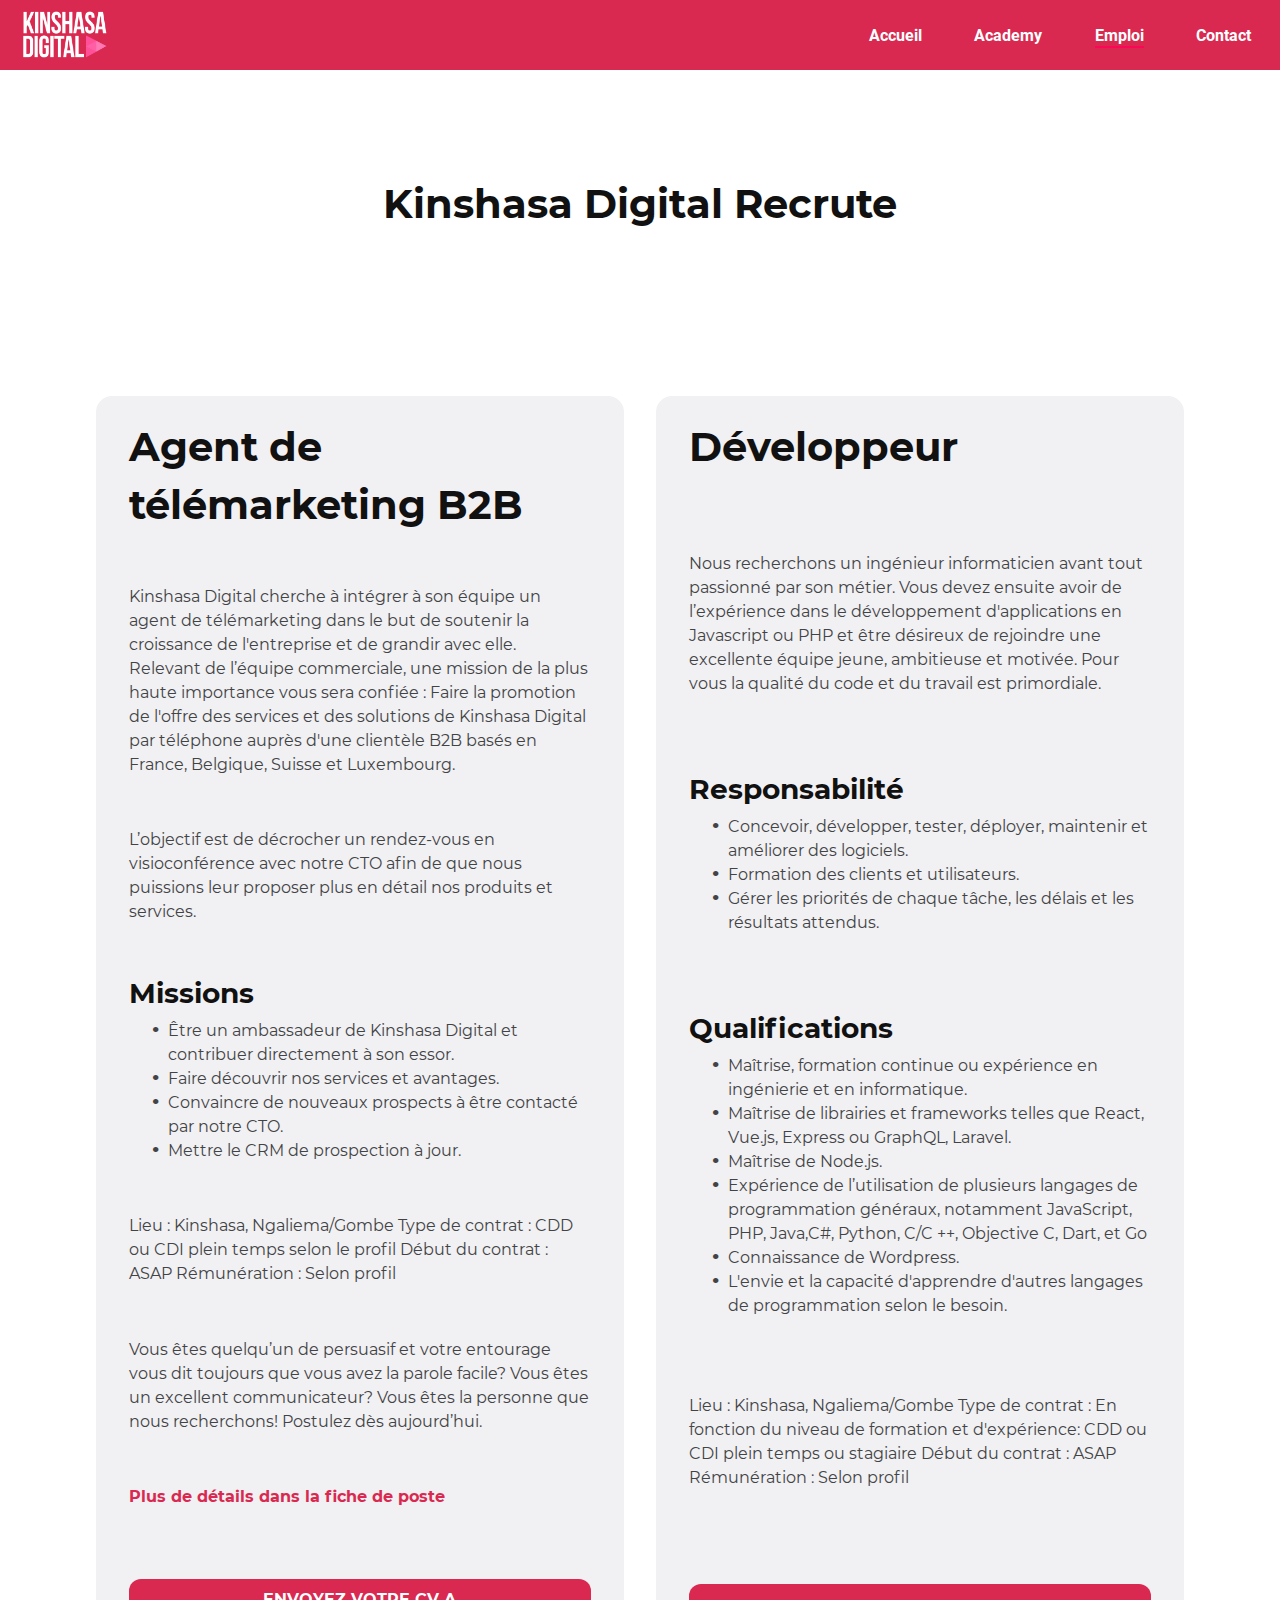
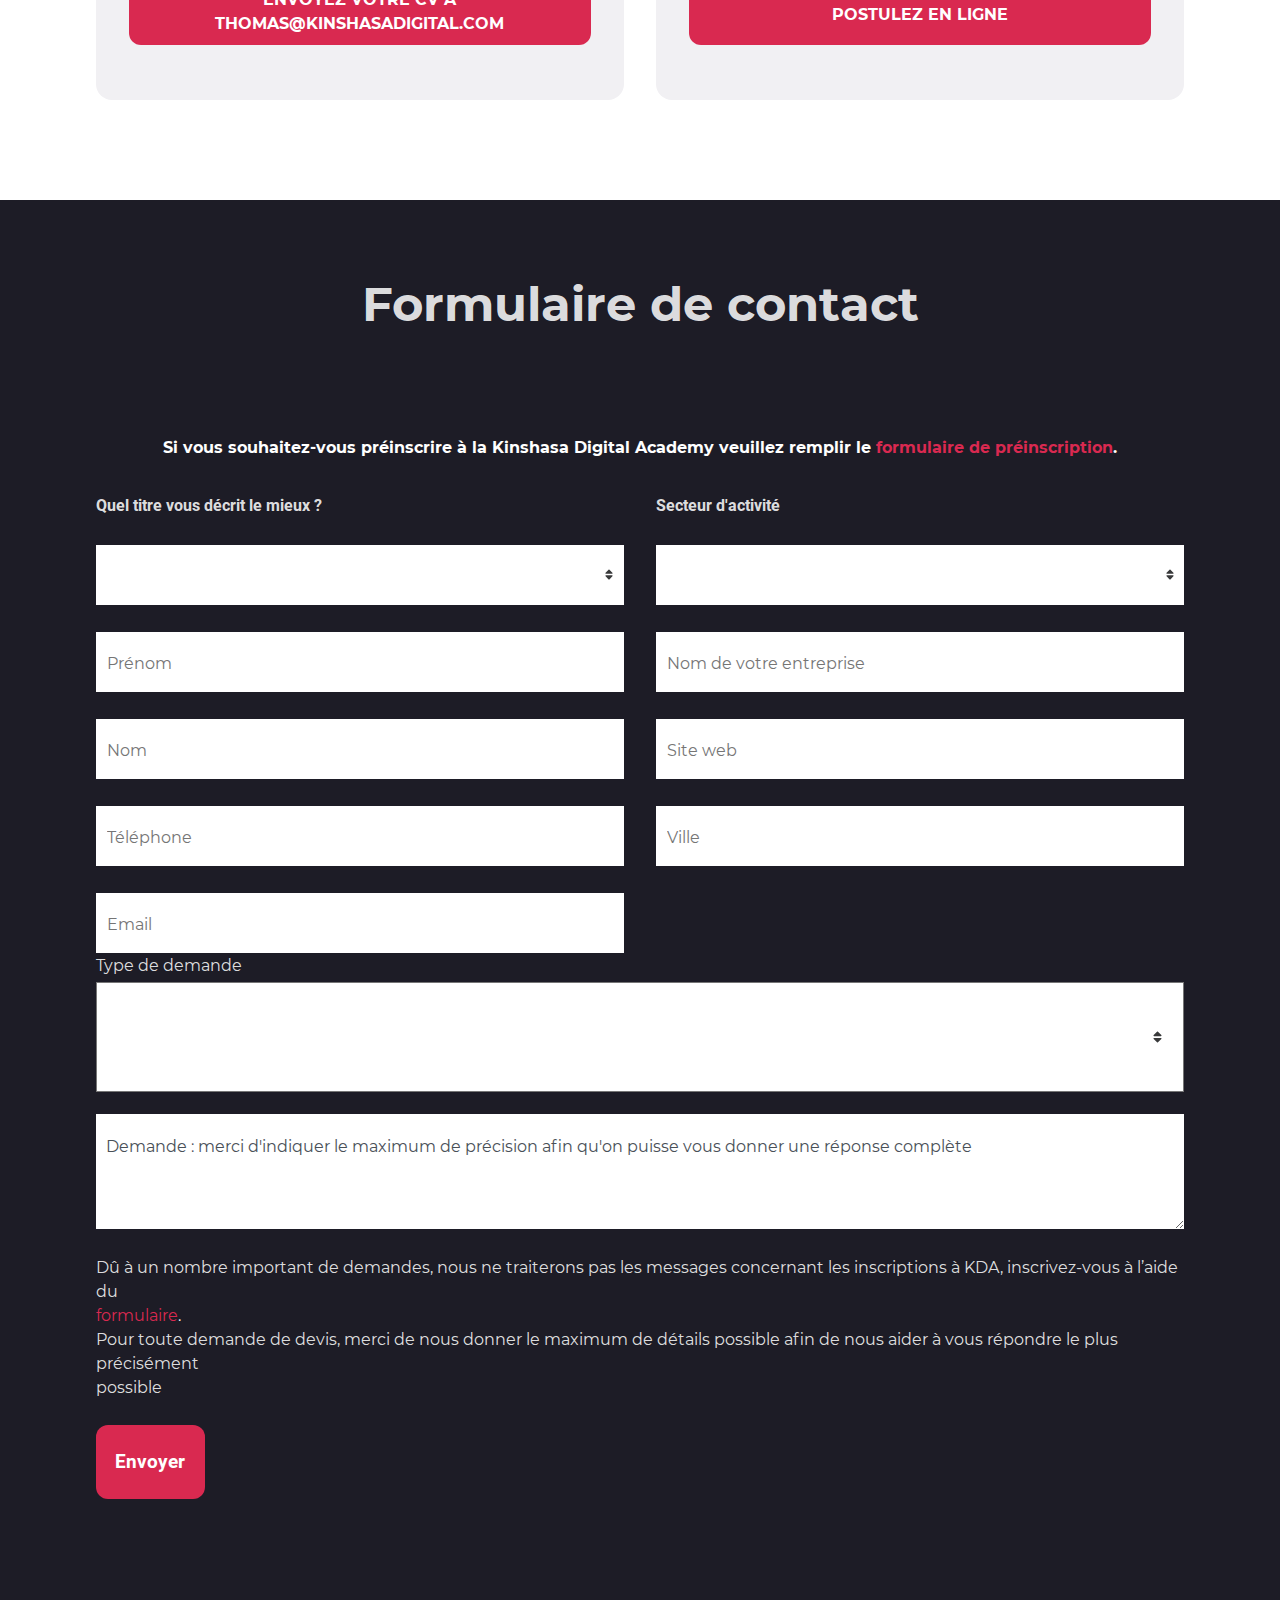
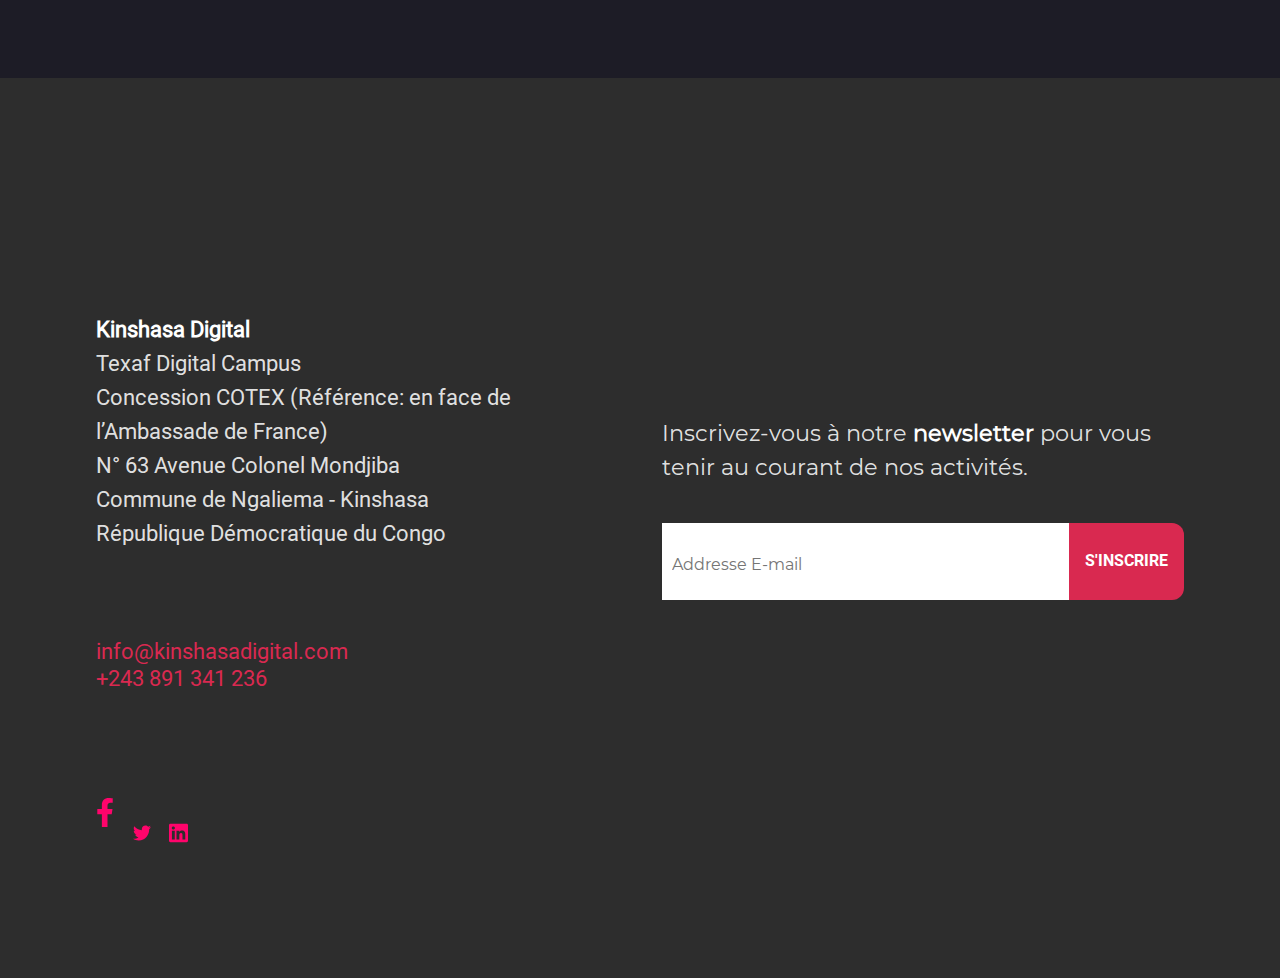
==== commit bacae422: "la finalisation de l'inerface" ====
--- a/html/emploi.html
+++ b/html/emploi.html
@@ -25,7 +25,7 @@
                     <li>  <a href="../index.html" >Accueil</a></li>
                     <li>  <a href="">Academy</a></li>
                     <li>  <a href="./emploi.html" class="activeTag">Emploi</a></li>
-                    <li>  <a href="">Contact</a></li>
+                    <li>  <a href="#formulaireDeContact">Contact</a></li>
                 </ul>
             </nav>
         </div>
@@ -39,7 +39,7 @@
 
     <main>
 
-        <h1 id="TitreDelaPageEmploi">Kinshasa Didital Recrute</h1>
+        <h1 id="TitreDelaPageEmploi">Kinshasa Digital Recrute</h1>
 
         <div>
             <section id="AgentTeleMark">
@@ -75,7 +75,7 @@
                 <p><a href="">Plus de détails dans la fiche de poste            </a></p>
             
                 <div class="btnPO">
-                    <a href="">ENVOYEZ VOTRE CV A <span>THOMAS@KINSHASADIGITAL.COM</span></a>
+                    <a href="mailto:sajombiku@gmail.com">ENVOYEZ VOTRE CV A <span>THOMAS@KINSHASADIGITAL.COM</span></a>
                 </div>
             
             
@@ -128,7 +128,7 @@
                 
     
                 <div class="btnPO1">
-                    <a href="">POSTULEZ ZN LIGNE</a>
+                    <a href="">POSTULEZ EN LIGNE</a>
                 </div>
             
             
@@ -164,7 +164,15 @@
                         <h5>Quel titre vous décrit le mieux ?</h5>
                         <div>
                             <select>
-                                <option value=" ">    </option>
+                                <option value="nothing">&nbsp;</option>
+                                <option value="consultant">Consultant</option>
+                                <option value="entrepreneur">Entrepreneur</option>
+                                <option value="etudiant">Etudiant</option>
+                                <option value="start-up">Représentant d'une Start-up</option>
+                                <option value="pme">Représentant d'une PME</option>
+                                <option value="grande_entreprise">Représentant d'une Grande entreprise</option>
+                                <option value="ong">Représentant d'une ONG</option>
+                                <option value="autre">Autre</option>
                             </select>
                         </div>
                         <div> <input type="text" name="Prenom" id="Prenom" placeholder="Prénom"> </div>
@@ -176,7 +184,26 @@
                         <h5>Secteur d'activité</h5>
                         <div>
                             <select>
-                                <option value="">  </option>
+                                <option value="nothing">&nbsp;</option>
+                                <option value="Agriculture et foresterie">Agriculture et foresterie</option>
+                                <option value="Aéroport">Aéroport</option>
+                                <option value="Construction">Construction</option>
+                                <option value="Centrées des données / IT">Centrées des données / IT</option>
+                                <option value="Exportateur">Exportateur</option>
+                                <option value="Education">Education</option>
+                                <option value="Gouvernement">Gouvernement</option>
+                                <option value="Services Santé">Services Santé</option>
+                                <option value="Hôpital">Hôpital</option>
+                                <option value="Industrie de manufacturing">Industrie de manufacturing</option>
+                                <option value="Militaire / Défense">Militaire / Défense</option>
+                                <option value="Exploitation Minière">Exploitation Minière</option>
+                                <option value="Petrolière">Petrolière</option>
+                                <option value="Location">Location</option>
+                                <option value="Supermarché / Centre Commercial">Supermarché / Centre Commercial</option>
+                                <option value="Télécommunication">Télécommunication</option>
+                                <option value="Transport">Transport</option>
+                                <option value="Traitement d'eau">Traitement d'eau</option>
+                                <option value="Autre">Autre</option>
                             </select>
                         </div>
                         <div> <input type="text" name="entreprise" id="entreprise" placeholder="Nom de votre entreprise"> </div>
@@ -189,7 +216,18 @@
                      <h5>Type de demande</h5>
                      <div id="optionActivity">
                          <select  id="selectSecteurActivity">
-                             <option value="">  </option>
+                            <option value="nothing">&nbsp;</option>
+                            <option value="site_web">Développement: Site Internet</option>
+                            <option value="app_mobile">Développement: Application mobile</option>
+                            <option value="app_gestion">Développement: Application de Gestion</option>
+                            <option value="autre_developpement">Développement: Autre demande ou autre besoin en technologie de l'information</option>
+                            <option value="evenement_partenariat">Evénement : Demande de partenariat</option>
+                            <option value="evenement_autre">Evénement: Autre question</option>
+                            <option value="kda_partenariat">Kinshasa Digital Academy: Demande de partenariat</option>
+                            <option value="kda_recrutement">Kinshasa Digital Academy: Demande de recrutement de nos apprenants</option>
+                            <option value="kda_programme">Kinshasa Digital Academy: Demande de renseignement concernant le programme</option>
+                            <option value="kda_projet_impact_social">Kinshasa Digital Academy: Soumettre un projet à impact social</option>
+                            <option value="autre">Autre</option>
                          </select>
                      </div>
                      
--- a/css/style.css
+++ b/css/style.css
@@ -56,7 +56,21 @@
     display: flex;
     justify-content: space-around;
     align-items: center;
-}
+
+}
+
+@keyframes technoKDA{
+    from{
+        transform: translateY(20vh);
+        opacity: 0;
+    }
+    to{
+        transform: translateY(0);
+        opacity: 1;
+    }
+}
+
+
 li{
     list-style: none;
 }
@@ -82,6 +96,18 @@
     content: "";
     width: 100%;
     border-bottom: 2.5px solid #fc0658;
+    transition: width 1s;
+   
+}
+
+a::after{
+    position: absolute;
+    bottom: -20%;
+    left: 0;
+    content: "";
+    width: 0%;
+    border-bottom: 2.5px solid #fc0658;
+    transition: width .8s;
    
 }
 
@@ -94,6 +120,7 @@
     width: 100%;
     border-bottom: 2.5px solid #fc0658;
     
+    
    
 }
 
@@ -105,7 +132,7 @@
     height: 120vh;
     background-image: url("../file/hero-background.jpg");
     background-size: cover;
-    background-position-y: center;
+    background-position-y: top;
     display: flex;
     align-items: center;
     justify-content: center;
@@ -116,7 +143,7 @@
 }
 
 section#headerCenter{
-    margin-top: 0%;
+    margin-top: 7%;
     width: 80%;
     height: 53%;
     display: flex;
@@ -146,21 +173,36 @@
 
 h1#devQualifA{
     margin-top: -7%;
-    width: 100%;
+    margin-bottom: 4%;
+    width: auto;
     height: 100%;
     display: flex;
     flex-direction: column;
     align-items: center;
     justify-content: center;
     flex-wrap: wrap;
-    font-size: 5.5vw;
+    font-size: 5.4vw;
     font-weight: 900;
     color: #ffffff;
     font-family: 'MontserratBlack';
+    animation-name: transformH1 ;
+    animation-duration: 1s;
+    animation-iteration-count: 1;
+}
+
+@keyframes transformH1{
+    from{
+        transform: translateY(10vh);
+        opacity: 0;
+    }
+    to{
+        transform: translateY(0);
+        opacity: 1;
+    }
 }
 
 #span3{
-    color: yellow;
+    color: #ffe64d;
 }
 
 #PlanEtDemande{
@@ -174,14 +216,30 @@
 
 #PlanEtDemande > li {
     width: 47%;
-    height: 65%;
+    height: 70%;
     background-color: #ffffff;
     border-radius: 16px;
     display: flex;
     align-items: center;
     justify-content: center;
-    
-    
+    margin-top: 6%;
+    animation-name: planDeMandeLi;
+    animation-timing-function: 1;
+    animation-duration: 2s;
+    
+    
+}
+
+@keyframes planDeMandeLi{
+    from{
+        transform: translateY(15vh);
+        opacity: 0;
+    }
+
+    to{
+        transform: translateY(0);
+        opacity: 1;
+    }
 }
 
 #PlanEtDemande > li > a {
@@ -197,7 +255,7 @@
 }
 
 #PlanEtDemande > li:hover{
-    background-color: #da2259;
+    background-color: transparent;
     border: 2px solid #ffffff;
    
 }
@@ -218,8 +276,23 @@
     font-size: 1rem;
     font-weight: 400;
     display: flex;
-    flex-direction: column;
-    margin-top: 2%;
+    line-height: 1.5;
+    flex-direction: column;
+    margin-top: 5%;
+    animation-name: phraseJointe;
+    animation-timing-function: 1;
+    animation-duration: 2s;
+}
+
+@keyframes phraseJointe{
+    from{
+        transform: translateY(20vh);
+        opacity: .5;
+    }
+    to{
+        transform: translateY(0);
+        opacity: 1;
+    }
 }
 
 aside#technoKDA{
@@ -227,6 +300,7 @@
     height: 8%;
     width: 90%;
     display: flex;
+
 }
 
 aside#technoKDA >  ul {
@@ -235,6 +309,9 @@
     display: flex;
     justify-content: space-between;
     align-items: center;
+
+    animation-name: technoKDA;
+    animation-duration: 3s;
 }
 
 aside#technoKDA >  ul > li {
--- a/css/sectionJetK.css
+++ b/css/sectionJetK.css
@@ -143,16 +143,31 @@
     line-height: 24px;
     font-weight: 700;
     font-family: 'Montserrat';
-
-    border-bottom: #d9294f00 1px solid;
-    width: 0;
-    transition: width 2s ease-in;
-
-}
-
-#lienPreInsciption > a:hover{
-    border-bottom: #d92950 1px solid;
-    width: 100%;
+   position: relative;
+    transition: width 1s ease-in;
+
+}
+
+#lienPreInsciption > a ::after{
+    position: absolute;
+    bottom: -20%;
+    left: 0;
+    content: "";
+    width: 0%;
+    border-bottom: 2.5px solid #fc0658;
+    transition: width 1s;
+}
+
+#lienPreInsciption > a:hover::after{
+    position: absolute;
+    bottom: -15%;
+    left: 0;
+    content: "";
+    width: 100%;
+    border-bottom: 2.5px solid #fc0658;
+    
+    
+   
 }
 
 #allForm{
@@ -362,20 +377,32 @@
     font-family: 'MontserratLight';
 }
 
-#detailsForm > p > a > span {
-    width: 100%;
-    color: #d92950;
-    position: relative;
-}
-
-#detailsForm > p > a::after {
+#detailsForm > p >::after{
     position: absolute;
     bottom: -20%;
     left: 0;
     content: "";
-    width: 100%;
-    border-bottom: 2.5px solid #d92950;
-    display: none;
+    width: 0%;
+    border-bottom: 2.5px solid #fc0658;
+    transition: width .8s;
+   
+}
+
+#detailsForm > p > a > span {
+    width: 100%;
+    color: #d92950;
+    position: relative;
+}
+
+#detailsForm > p > a::after {
+    position: absolute;
+    bottom: -20%;
+    left: 0;
+    content: "";
+    width: 0%;
+    border-bottom: 2.5px solid #fc0658;
+    transition: width .8s;
+    
 }
 
 
--- a/css/sectionL.css
+++ b/css/sectionL.css
@@ -14,6 +14,9 @@
     display: flex;
     justify-content: space-between;
     align-items: flex-end;
+}
+option{
+    background-color: gray;
 }
 address{
     font-style: normal;
@@ -69,12 +72,36 @@
     width: 22%;
     height: 25%;
     margin-bottom: -5%;
+    position: relative;
 }
 
 #mediasSociaux > a, #mediasSociaux > a > img {
     width: 50%;
     height: 100%;
     position: relative;
+}
+
+#mediasSociaux > a::after, #mediasSociaux > a > img::after{
+    position: absolute;
+    bottom: 30%;
+    left: 0;
+    content: "";
+    width: 0%;
+    border-bottom: 2.5px solid #fc0658;
+    transition: width .8s;
+   
+} 
+
+#mediasSociaux > a:hover::after, #mediasSociaux > a > img:hover::after{
+    position: absolute;
+    top: 0%;
+    left: 0;
+    content: "";
+    width: 50%;
+    border-bottom: 2.5px solid #fc0658;
+    
+    
+   
 }
 
 #imgSvgFB{
@@ -88,7 +115,7 @@
     justify-content: space-around;
     width: 48%;
     height: 30%;
-    margin-bottom:24%;
+    margin-bottom:27%;
 }
 
 #inscription > p {
@@ -152,18 +179,17 @@
     bottom: -20%;
     left: 0;
     content: "";
-    width: 100%;
-    border-bottom: 2.5px solid #d92950;
-    display: none;
+    width: 0%;
+    border-bottom: 2.5px solid #fc0658;
+    transition: width .8s;
 }
 
 
 #lienEtPhone > a:hover::after, #mediasSociaux > a > img:hover::after{
-    display: block;
     position: absolute;
-    bottom: -20%;
+    bottom: -15%;
     left: 0;
     content: "";
-    width: 30%;
-    border-bottom: 2.5px solid #d92950;
+    width: 48%;
+    border-bottom: 2.5px solid #fc0658;
 }
--- a/css/emplois.css
+++ b/css/emplois.css
@@ -123,23 +123,27 @@
 }
 
 main > div > section > p > a::after{
-
-    position: absolute;
-    bottom: -2%;
+    position: absolute;
+    bottom: -20%;
+    left: 0;
     content: "";
+    width: 0%;
+    border-bottom: 2.5px solid #fc0658;
+    transition: width 1s;
+   
+}
+
+
+main > div > section > p > a:hover::after{
+    position: absolute;
+    bottom: -15%;
     left: 0;
-    width: 100%;
-}
-
-
-main > div > section > p > a:hover::after{
-
-    position: absolute;
-    bottom: -2%;
-    border-bottom: #d92950 2px solid;
     content: "";
-    left: 0;
-    width: 100%;
+    width: 100%;
+    border-bottom: 2.5px solid #fc0658;
+    
+    
+   
 }
 
 
@@ -198,4 +202,10 @@
     color: #ffffff;
     font-family: 'Montserrat';
 
+}
+
+.btnPO > a:hover, .btnPO1 > a:hover{
+    background-color: transparent;
+    color: #d92950;
+    border: #d92950 2px solid;
 }--- a/css/fonts.css
+++ b/css/fonts.css
@@ -3,9 +3,15 @@
     src: url("../polices/Montserrat/Montserrat-Bold.ttf");
 }
 
+
 @font-face{
     font-family: 'MontserratLight';
     src: url("../polices/Montserrat/Montserrat-Regular.ttf");
+}
+
+@font-face{
+    font-family: 'MontserratRegular';
+    src: url("../polices/Montserrat/Montserrat-SemiBold.ttf");
 }
 
 @font-face{
